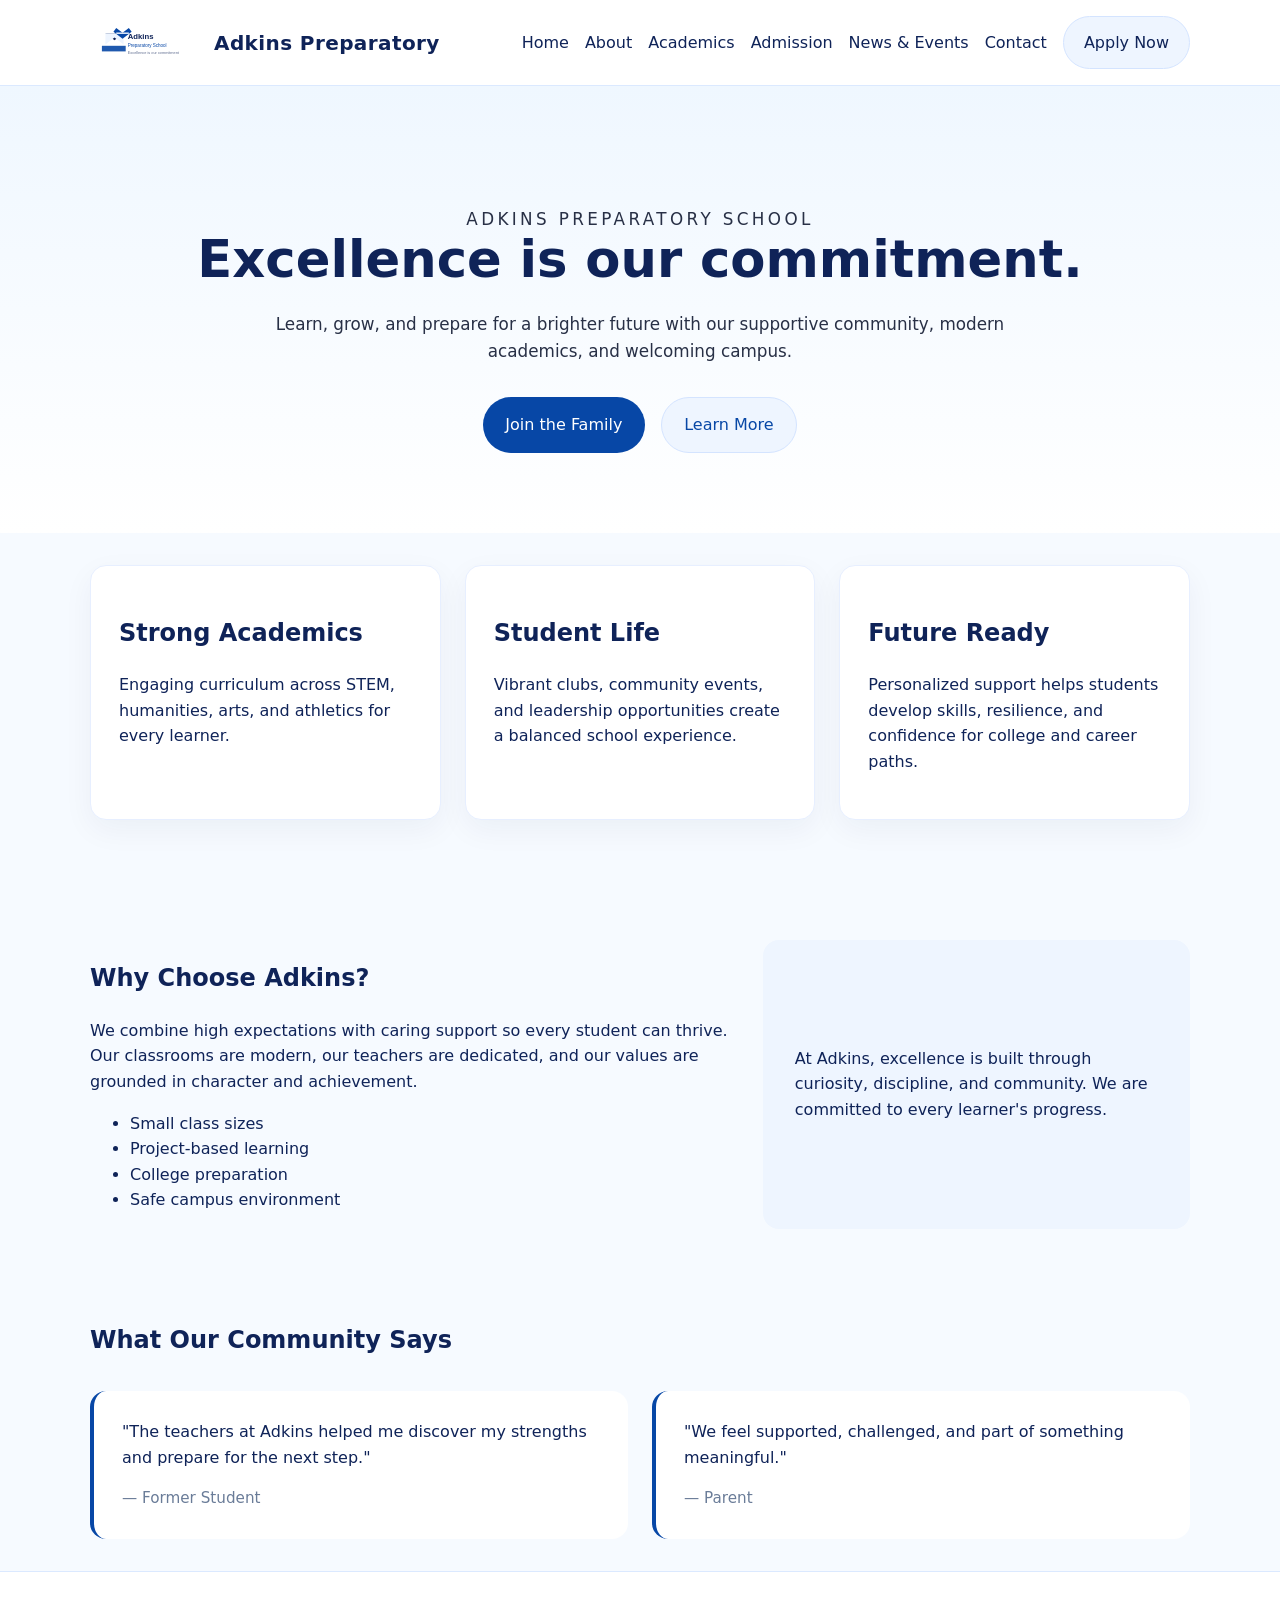
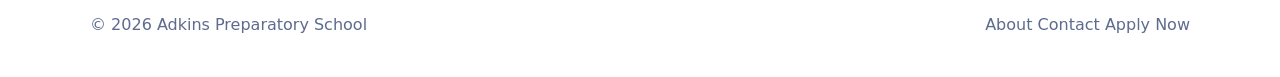
==== index.html @ 0a697f75 "Initial Adkins Preparatory School website" ====
<!DOCTYPE html>
<html lang="en">
<head>
  <meta charset="UTF-8" />
  <meta name="viewport" content="width=device-width, initial-scale=1.0" />
  <title>Adkins Preparatory School | Home</title>
  <link rel="stylesheet" href="styles.css" />
</head>
<body>
  <header class="page-header">
    <div class="container header-inner">
      <a class="brand" href="index.html">
        <img src="images/logo.svg" alt="Adkins Preparatory logo" class="logo" />
        Adkins Preparatory
      </a>
      <button class="nav-toggle" id="navToggle" aria-label="Toggle navigation">☰</button>
      <nav class="site-nav" id="siteNav">
        <a href="index.html">Home</a>
        <a href="about.html">About</a>
        <a href="academics.html">Academics</a>
        <a href="admission.html">Admission</a>
        <a href="news-events.html">News & Events</a>
        <a href="contact.html">Contact</a>
        <a class="button button-alt" href="apply-now.html">Apply Now</a>
      </nav>
    </div>
  </header>

  <main>
    <section class="hero">
      <div class="container hero-content">
        <p class="eyebrow">Adkins Preparatory School</p>
        <h1>Excellence is our commitment.</h1>
        <p>Learn, grow, and prepare for a brighter future with our supportive community, modern academics, and welcoming campus.</p>
        <div class="hero-actions">
          <a class="button" href="admission.html">Join the Family</a>
          <a class="button button-alt" href="about.html">Learn More</a>
        </div>
      </div>
    </section>

    <section class="features container">
      <article>
        <h2>Strong Academics</h2>
        <p>Engaging curriculum across STEM, humanities, arts, and athletics for every learner.</p>
      </article>
      <article>
        <h2>Student Life</h2>
        <p>Vibrant clubs, community events, and leadership opportunities create a balanced school experience.</p>
      </article>
      <article>
        <h2>Future Ready</h2>
        <p>Personalized support helps students develop skills, resilience, and confidence for college and career paths.</p>
      </article>
    </section>

    <section class="spotlight">
      <div class="container spotlight-grid">
        <div>
          <h2>Why Choose Adkins?</h2>
          <p>We combine high expectations with caring support so every student can thrive. Our classrooms are modern, our teachers are dedicated, and our values are grounded in character and achievement.</p>
          <ul>
            <li>Small class sizes</li>
            <li>Project-based learning</li>
            <li>College preparation</li>
            <li>Safe campus environment</li>
          </ul>
        </div>
        <div class="spotlight-box">
          <p>At Adkins, excellence is built through curiosity, discipline, and community. We are committed to every learner's progress.</p>
        </div>
      </div>
    </section>

    <section class="testimonials container">
      <h2>What Our Community Says</h2>
      <div class="testimonial-grid">
        <blockquote>
          "The teachers at Adkins helped me discover my strengths and prepare for the next step."<footer>— Former Student</footer>
        </blockquote>
        <blockquote>
          "We feel supported, challenged, and part of something meaningful."<footer>— Parent</footer>
        </blockquote>
      </div>
    </section>
  </main>

  <footer class="site-footer">
    <div class="container footer-inner">
      <p>© 2026 Adkins Preparatory School</p>
      <nav>
        <a href="about.html">About</a>
        <a href="contact.html">Contact</a>
        <a href="apply-now.html">Apply Now</a>
      </nav>
    </div>
  </footer>

  <script src="scripts.js"></script>
</body>
</html>
---- styles.css ----
/* Global layout */
:root {
  color-scheme: light;
  font-family: "Inter", system-ui, -apple-system, BlinkMacSystemFont, "Segoe UI", sans-serif;
  font-size: 16px;
  line-height: 1.6;
  color: #0f2358;
  background: #f6faff;
}

* {
  box-sizing: border-box;
}

html, body {
  margin: 0;
  padding: 0;
}

img {
  max-width: 100%;
  display: block;
}

button, input, textarea {
  font: inherit;
}

.container {
  width: min(1100px, calc(100% - 2rem));
  margin: 0 auto;
}

.page-header {
  position: sticky;
  top: 0;
  z-index: 20;
  background: rgba(255, 255, 255, 0.98);
  border-bottom: 1px solid #dbe9ff;
}

.header-inner {
  display: flex;
  align-items: center;
  justify-content: space-between;
  gap: 1rem;
  padding: 1rem 0;
}

.brand {
  font-size: 1.25rem;
  font-weight: 700;
  letter-spacing: 0.02em;
  color: #0f2358;
  text-decoration: none;
  display: inline-flex;
  align-items: center;
  gap: 0.75rem;
}

.brand img {
  height: 42px;
  width: auto;
  display: inline-block;
}

.site-nav {
  display: flex;
  flex-wrap: wrap;
  align-items: center;
  gap: 1rem;
}

.site-nav a {
  color: #0f2358;
  text-decoration: none;
  font-weight: 500;
}

.site-nav .button {
  padding: 0.8rem 1.25rem;
  border-radius: 999px;
}

.nav-toggle {
  display: none;
  background: none;
  border: none;
  font-size: 1.5rem;
  color: #0f2358;
  cursor: pointer;
}

.button {
  display: inline-flex;
  align-items: center;
  justify-content: center;
  background: #0747a6;
  color: #fff;
  padding: 0.9rem 1.4rem;
  border: none;
  border-radius: 999px;
  text-decoration: none;
  cursor: pointer;
  transition: transform 0.2s ease, background 0.2s ease;
}

.button:hover,
.button:focus-visible {
  background: #032f7e;
  transform: translateY(-1px);
}

.button-alt {
  background: #eef5ff;
  color: #0747a6;
  border: 1px solid #d4e4ff;
}

.hero {
  background: linear-gradient(180deg, #eff7ff 0%, #ffffff 100%);
  padding: 4rem 0 3rem;
}

.hero-content {
  text-align: center;
  padding: 2rem 0;
}

.eyebrow {
  color: #0747a6;
  text-transform: uppercase;
  letter-spacing: 0.2em;
  font-size: 0.8rem;
  margin-bottom: 1rem;
}

.hero h1 {
  margin: 0;
  font-size: clamp(2.5rem, 4vw, 4rem);
  line-height: 1.05;
}

.hero p {
  max-width: 760px;
  margin: 1.5rem auto 0;
  color: #283046;
  font-size: 1.05rem;
}

.hero-actions {
  display: flex;
  flex-wrap: wrap;
  justify-content: center;
  gap: 1rem;
  margin-top: 2rem;
}

.features,
.news-grid,
.program-grid,
.contact-grid,
.testimonial-grid,
.admission-steps,
.info-grid,
.feature-cards {
  display: grid;
  gap: 1.5rem;
  margin-top: 2rem;
}

.features {
  grid-template-columns: repeat(auto-fit, minmax(220px, 1fr));
  padding-bottom: 2rem;
}

.features article,
.feature-cards article,
.contact-card,
.news-grid article,
.admission-steps article,
.program-grid article {
  padding: 1.75rem;
  background: #fff;
  border: 1px solid #e7efff;
  border-radius: 1rem;
  box-shadow: 0 10px 30px rgba(15, 35, 88, 0.05);
}

.spotlight,
.feature-section {
  margin-top: 3rem;
  padding: 2.5rem 0;
}

.spotlight-grid {
  display: grid;
  gap: 2rem;
  grid-template-columns: 1.5fr 1fr;
}

.spotlight-box {
  padding: 2rem;
  background: #eef5ff;
  border-radius: 1rem;
  display: flex;
  align-items: center;
}

.spotlight button {
  margin-top: 1.5rem;
}

.testimonials,
.page-content {
  padding: 2rem 0;
}

.testimonial-grid {
  grid-template-columns: repeat(auto-fit, minmax(240px, 1fr));
}

.testimonial-grid blockquote {
  margin: 0;
  padding: 1.75rem;
  border-left: 4px solid #0747a6;
  background: #fff;
  border-radius: 1rem;
}

.testimonial-grid footer {
  margin-top: 1rem;
  font-size: 0.95rem;
  color: #6a7c98;
}

.page-intro h1 {
  margin-top: 0.5rem;
  font-size: clamp(2rem, 3vw, 3rem);
}

.page-intro p {
  max-width: 760px;
  margin-top: 1rem;
  color: #344263;
}

.info-grid,
.program-grid,
.contact-grid,
.admission-steps {
  grid-template-columns: repeat(auto-fit, minmax(220px, 1fr));
}

.contact-grid {
  margin-top: 2rem;
}

.contact-card {
  text-align: left;
}

.contact-card h2,
.program-grid h2,
.admission-steps h2,
.feature-cards h3,
.info-grid h2 {
  margin-top: 0;
}

.blue-block {
  background: #eaf2ff;
  border-radius: 1.25rem;
  padding: 2rem;
}

.blue-block h2 {
  margin-top: 0;
}

.events-list {
  list-style: none;
  padding: 0;
  margin: 1.5rem 0 0;
}

.events-list li {
  padding: 1rem 1rem 1rem 1.25rem;
  border-radius: 1rem;
  background: #fff;
  border: 1px solid #d7e4ff;
  margin-bottom: 1rem;
}

.contact-form,
.application-form form {
  display: grid;
  gap: 1rem;
  margin-top: 1.5rem;
}

.contact-form label,
.application-form label {
  display: grid;
  gap: 0.75rem;
  font-weight: 600;
  color: #0f2358;
}

.contact-form input,
.contact-form textarea,
.application-form input,
.application-form textarea {
  width: 100%;
  padding: 0.95rem 1rem;
  border: 1px solid #c9d9f1;
  border-radius: 0.85rem;
  background: #fff;
  color: #1e3055;
}

.application-form .form-grid {
  display: grid;
  gap: 1rem;
  grid-template-columns: repeat(auto-fit, minmax(220px, 1fr));
}

.site-footer {
  background: #fff;
  border-top: 1px solid #dbe9ff;
  padding: 1.5rem 0;
}

.footer-inner {
  display: flex;
  flex-wrap: wrap;
  justify-content: space-between;
  gap: 1rem;
  align-items: center;
}

.site-footer p,
.site-footer a {
  color: #5d6b8e;
  text-decoration: none;
}

.page-content {
  padding-bottom: 3rem;
}

@media (max-width: 900px) {
  .spotlight-grid,
  .footer-inner {
    grid-template-columns: 1fr;
  }
}

@media (max-width: 768px) {
  .header-inner {
    flex-direction: column;
    align-items: stretch;
  }

  .nav-toggle {
    display: inline-flex;
  }

  .site-nav {
    display: none;
    flex-direction: column;
    gap: 0.75rem;
    padding: 1rem 0;
  }

  .site-nav.active {
    display: flex;
  }

  .hero {
    padding-top: 3rem;
  }

  .hero-content {
    padding: 1rem 0;
  }
}

@media (max-width: 560px) {
  .hero h1 {
    font-size: 2.4rem;
  }

  .button,
  .button-alt {
    width: 100%;
  }
}
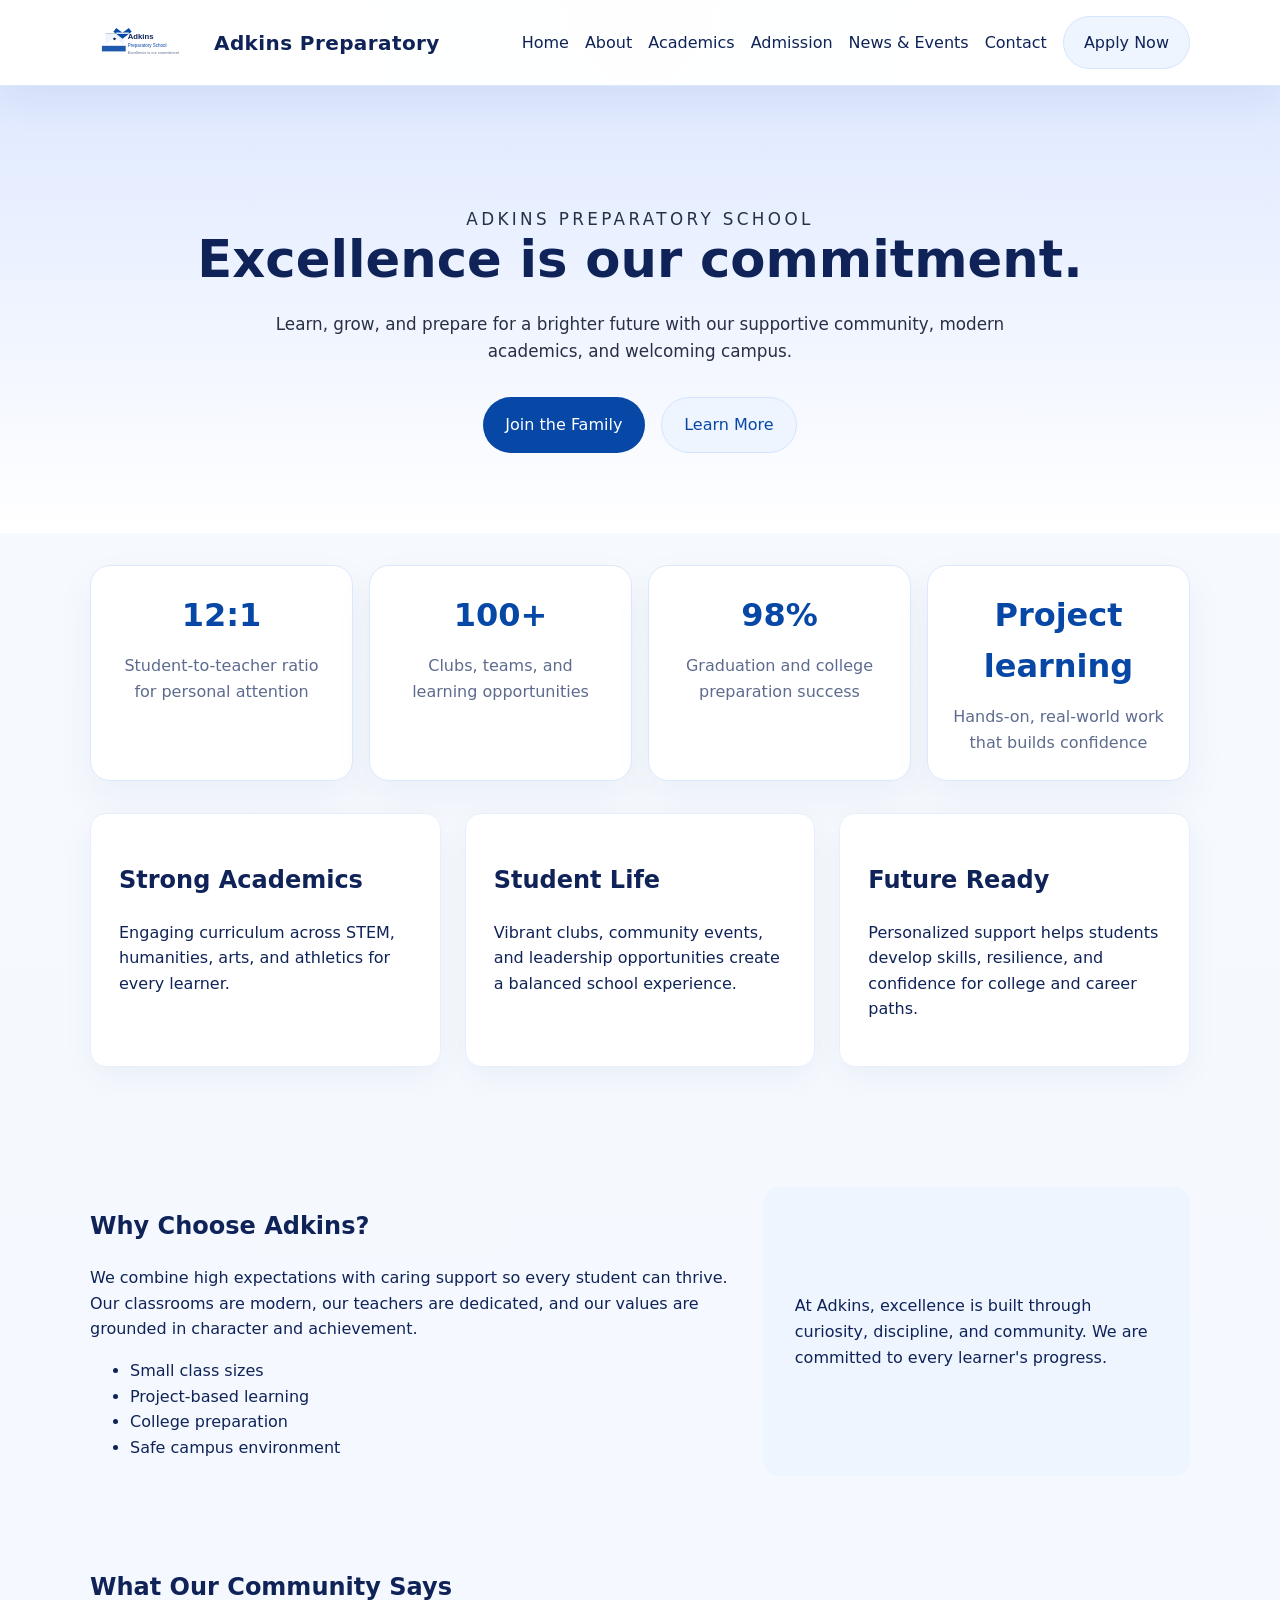
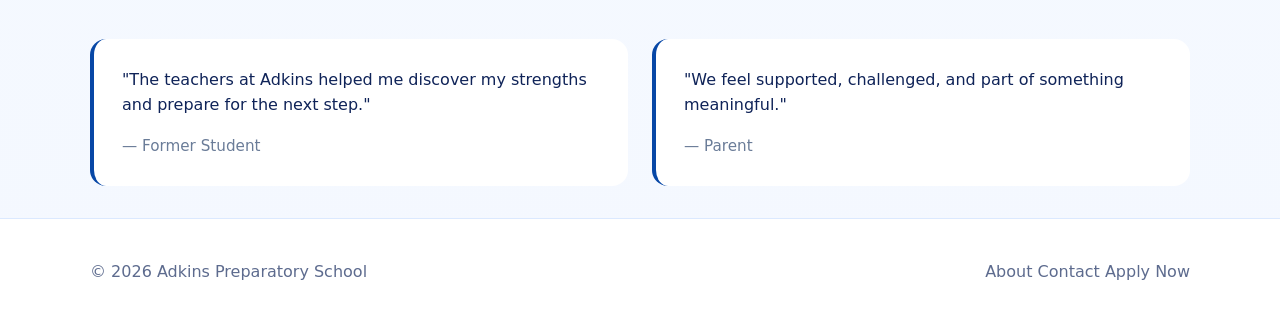
==== commit 10d351cb: "Improve site design, add Netlify form support, and add page metadata" ====
--- a/index.html
+++ b/index.html
@@ -3,6 +3,7 @@
 <head>
   <meta charset="UTF-8" />
   <meta name="viewport" content="width=device-width, initial-scale=1.0" />
+  <meta name="description" content="Adkins Preparatory School offers a modern, student-centered learning experience built on excellence, character, and future readiness." />
   <title>Adkins Preparatory School | Home</title>
   <link rel="stylesheet" href="styles.css" />
 </head>
@@ -37,6 +38,25 @@
           <a class="button button-alt" href="about.html">Learn More</a>
         </div>
       </div>
+    </section>
+
+    <section class="stats-grid container">
+      <article class="stat-card">
+        <strong>12:1</strong>
+        <p>Student-to-teacher ratio for personal attention</p>
+      </article>
+      <article class="stat-card">
+        <strong>100+</strong>
+        <p>Clubs, teams, and learning opportunities</p>
+      </article>
+      <article class="stat-card">
+        <strong>98%</strong>
+        <p>Graduation and college preparation success</p>
+      </article>
+      <article class="stat-card">
+        <strong>Project learning</strong>
+        <p>Hands-on, real-world work that builds confidence</p>
+      </article>
     </section>
 
     <section class="features container">
--- a/styles.css
+++ b/styles.css
@@ -17,6 +17,13 @@
   padding: 0;
 }
 
+body {
+  background: radial-gradient(circle at top, rgba(7, 71, 166, 0.12), transparent 26%),
+              linear-gradient(180deg, #f7fbff 0%, #f4f8ff 100%);
+  color: #0f2358;
+  -webkit-font-smoothing: antialiased;
+}
+
 img {
   max-width: 100%;
   display: block;
@@ -35,8 +42,10 @@
   position: sticky;
   top: 0;
   z-index: 20;
-  background: rgba(255, 255, 255, 0.98);
+  background: rgba(255, 255, 255, 0.96);
+  backdrop-filter: blur(16px);
   border-bottom: 1px solid #dbe9ff;
+  box-shadow: 0 16px 40px rgba(15, 35, 88, 0.06);
 }
 
 .header-inner {
@@ -75,6 +84,11 @@
   color: #0f2358;
   text-decoration: none;
   font-weight: 500;
+}
+
+.site-nav a:hover,
+.site-nav a:focus-visible {
+  color: #032f7e;
 }
 
 .site-nav .button {
@@ -118,13 +132,41 @@
 }
 
 .hero {
-  background: linear-gradient(180deg, #eff7ff 0%, #ffffff 100%);
+  background: linear-gradient(180deg, #dfe9ff 0%, #ffffff 100%);
   padding: 4rem 0 3rem;
 }
 
 .hero-content {
   text-align: center;
   padding: 2rem 0;
+}
+
+.stats-grid {
+  display: grid;
+  gap: 1rem;
+  grid-template-columns: repeat(auto-fit, minmax(220px, 1fr));
+  margin: 2rem auto 0;
+}
+
+.stat-card {
+  padding: 1.5rem;
+  background: #fff;
+  border: 1px solid #dbe9ff;
+  border-radius: 1.25rem;
+  box-shadow: 0 16px 40px rgba(15, 35, 88, 0.05);
+  text-align: center;
+}
+
+.stat-card strong {
+  display: block;
+  font-size: 2rem;
+  margin-bottom: 0.75rem;
+  color: #0747a6;
+}
+
+.stat-card p {
+  margin: 0;
+  color: #5d6b8e;
 }
 
 .eyebrow {
@@ -293,10 +335,20 @@
 }
 
 .contact-form,
-.application-form form {
+.application-form form,
+.application-form {
   display: grid;
   gap: 1rem;
   margin-top: 1.5rem;
+}
+
+.hidden {
+  position: absolute;
+  left: -9999px;
+  top: auto;
+  width: 1px;
+  height: 1px;
+  overflow: hidden;
 }
 
 .contact-form label,
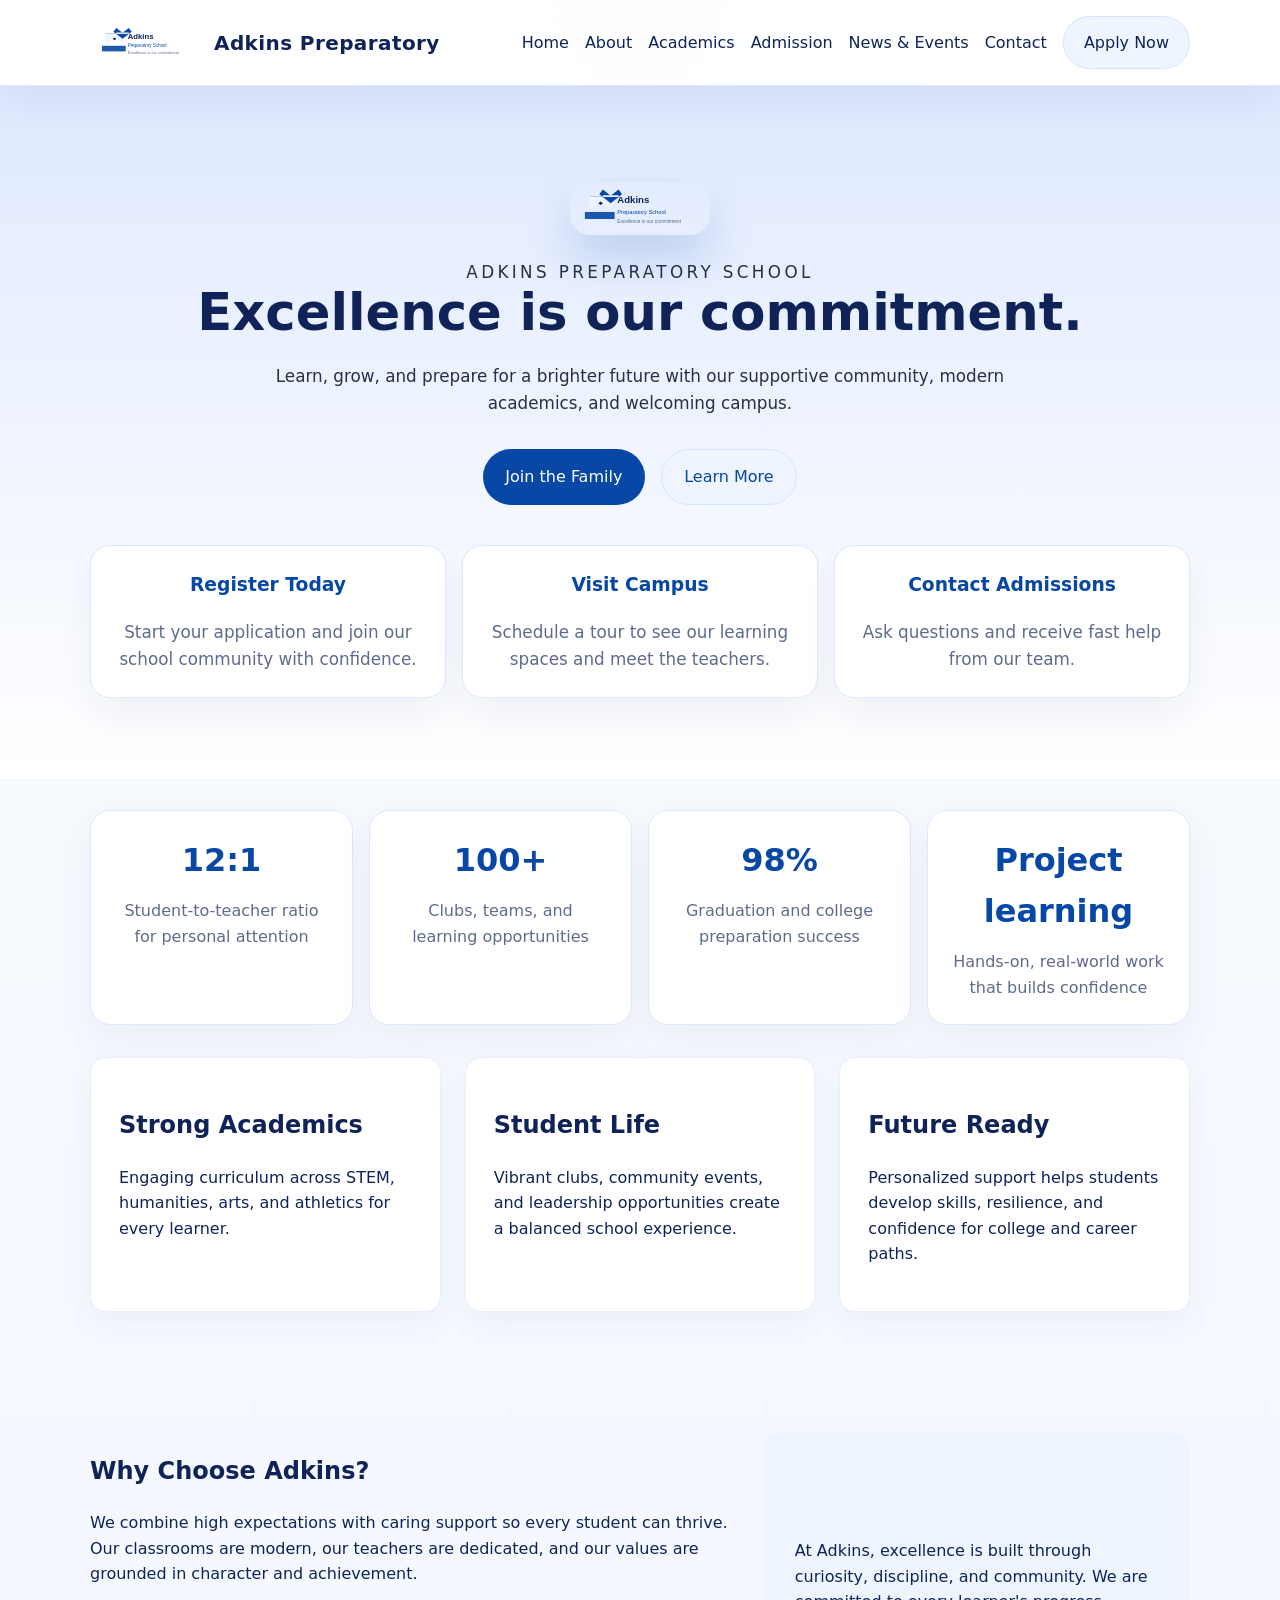
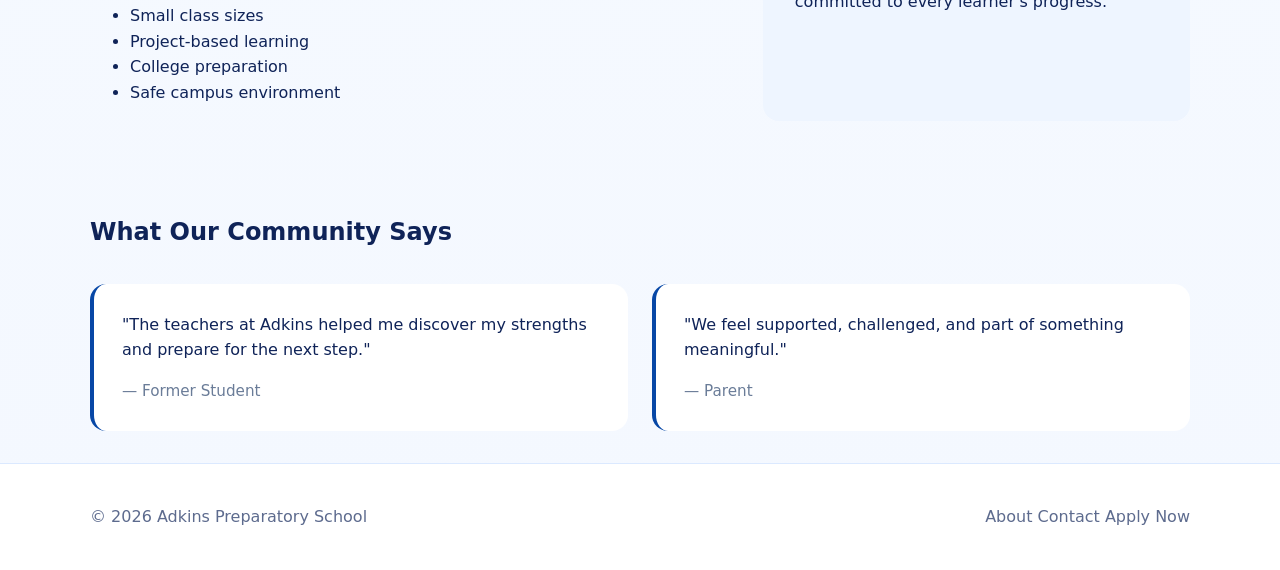
==== commit 61454a97: "Center homepage logo and improve hero CTA" ====
--- a/index.html
+++ b/index.html
@@ -30,12 +30,29 @@
   <main>
     <section class="hero">
       <div class="container hero-content">
+        <div class="hero-logo">
+          <img src="images/logo.svg" alt="Adkins Preparatory logo" />
+        </div>
         <p class="eyebrow">Adkins Preparatory School</p>
         <h1>Excellence is our commitment.</h1>
         <p>Learn, grow, and prepare for a brighter future with our supportive community, modern academics, and welcoming campus.</p>
         <div class="hero-actions">
           <a class="button" href="admission.html">Join the Family</a>
           <a class="button button-alt" href="about.html">Learn More</a>
+        </div>
+        <div class="cta-grid">
+          <article class="cta-card">
+            <h3>Register Today</h3>
+            <p>Start your application and join our school community with confidence.</p>
+          </article>
+          <article class="cta-card">
+            <h3>Visit Campus</h3>
+            <p>Schedule a tour to see our learning spaces and meet the teachers.</p>
+          </article>
+          <article class="cta-card">
+            <h3>Contact Admissions</h3>
+            <p>Ask questions and receive fast help from our team.</p>
+          </article>
         </div>
       </div>
     </section>
--- a/styles.css
+++ b/styles.css
@@ -198,6 +198,44 @@
   margin-top: 2rem;
 }
 
+.hero-logo {
+  display: flex;
+  justify-content: center;
+  margin: 0 auto 1.5rem;
+}
+
+.hero-logo img {
+  width: 140px;
+  height: auto;
+  border-radius: 20px;
+  box-shadow: 0 24px 45px rgba(7, 71, 166, 0.18);
+}
+
+.cta-grid {
+  display: grid;
+  gap: 1rem;
+  grid-template-columns: repeat(auto-fit, minmax(220px, 1fr));
+  margin-top: 2.5rem;
+}
+
+.cta-card {
+  padding: 1.5rem;
+  background: #fff;
+  border: 1px solid #dbe9ff;
+  border-radius: 1.25rem;
+  box-shadow: 0 18px 36px rgba(15, 35, 88, 0.05);
+}
+
+.cta-card h3 {
+  margin-top: 0;
+  color: #0747a6;
+}
+
+.cta-card p {
+  margin: 0.6rem 0 0;
+  color: #5d6b8e;
+}
+
 .features,
 .news-grid,
 .program-grid,
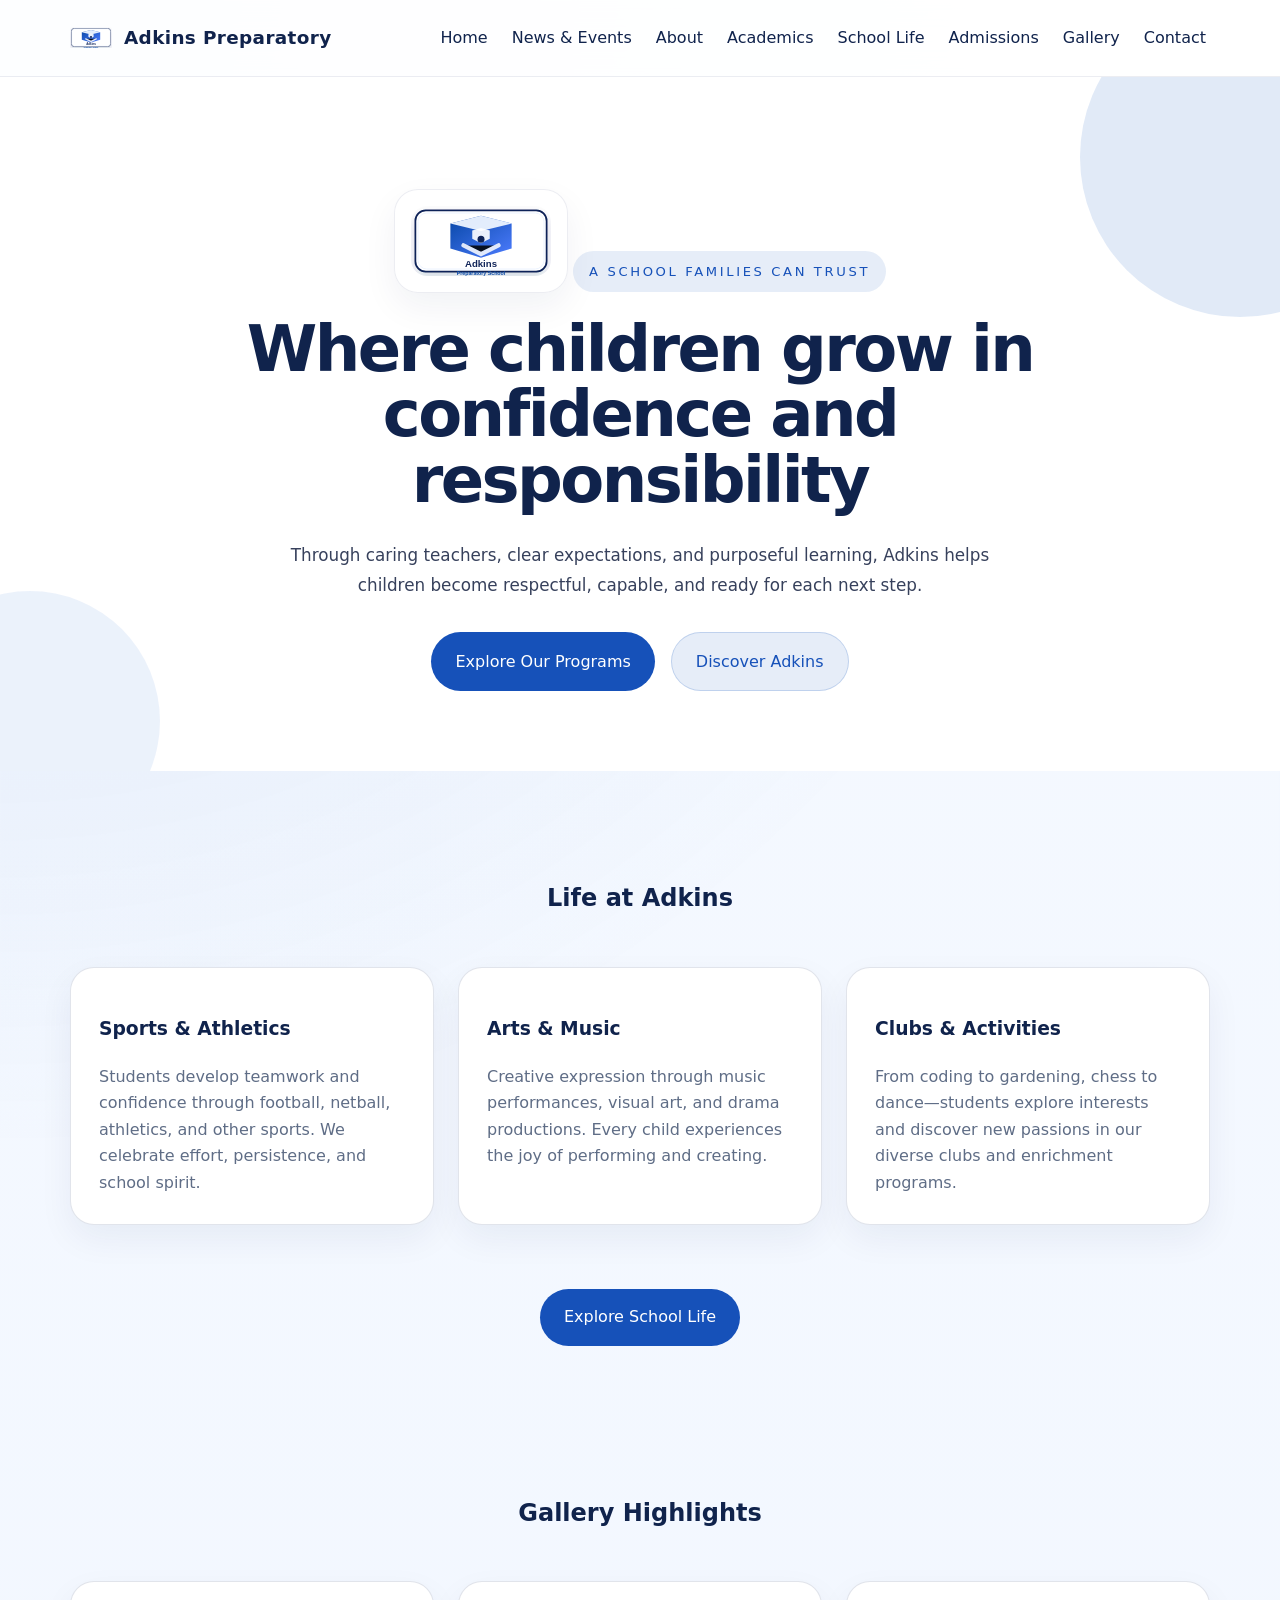
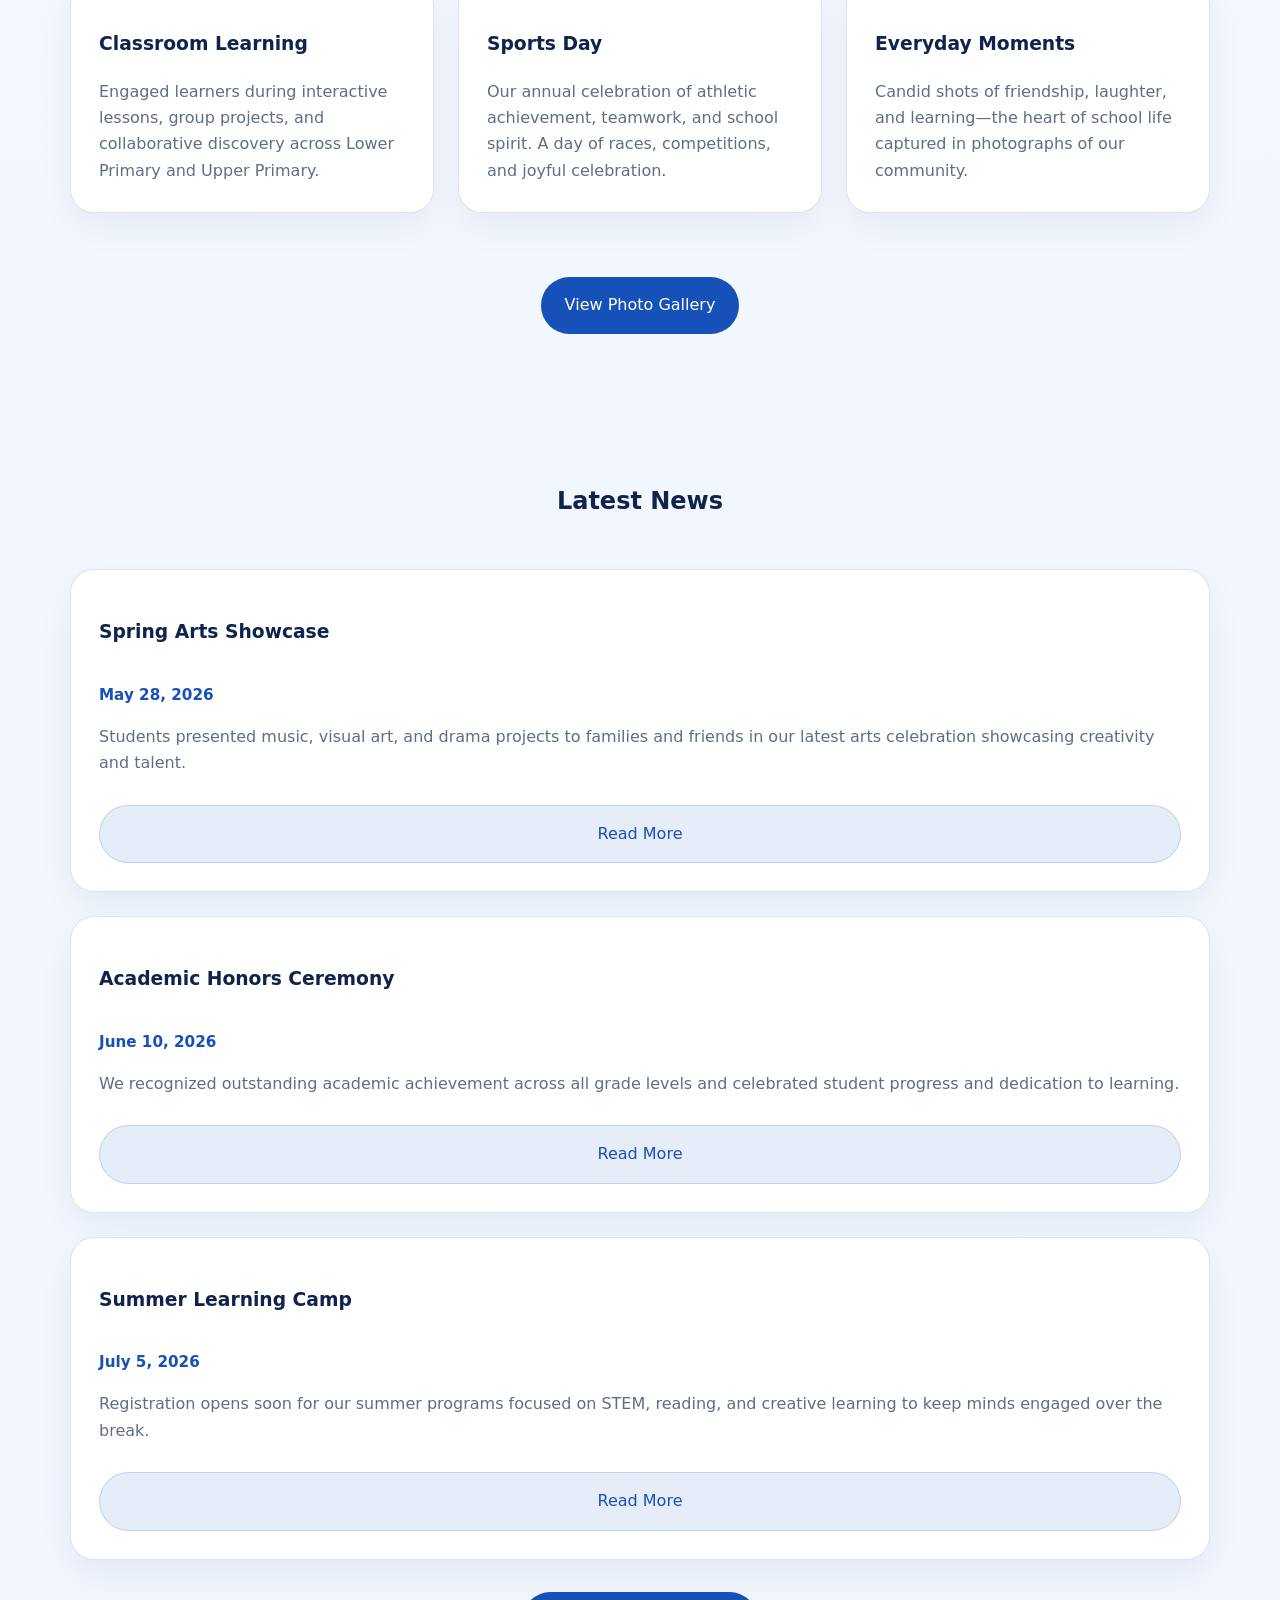
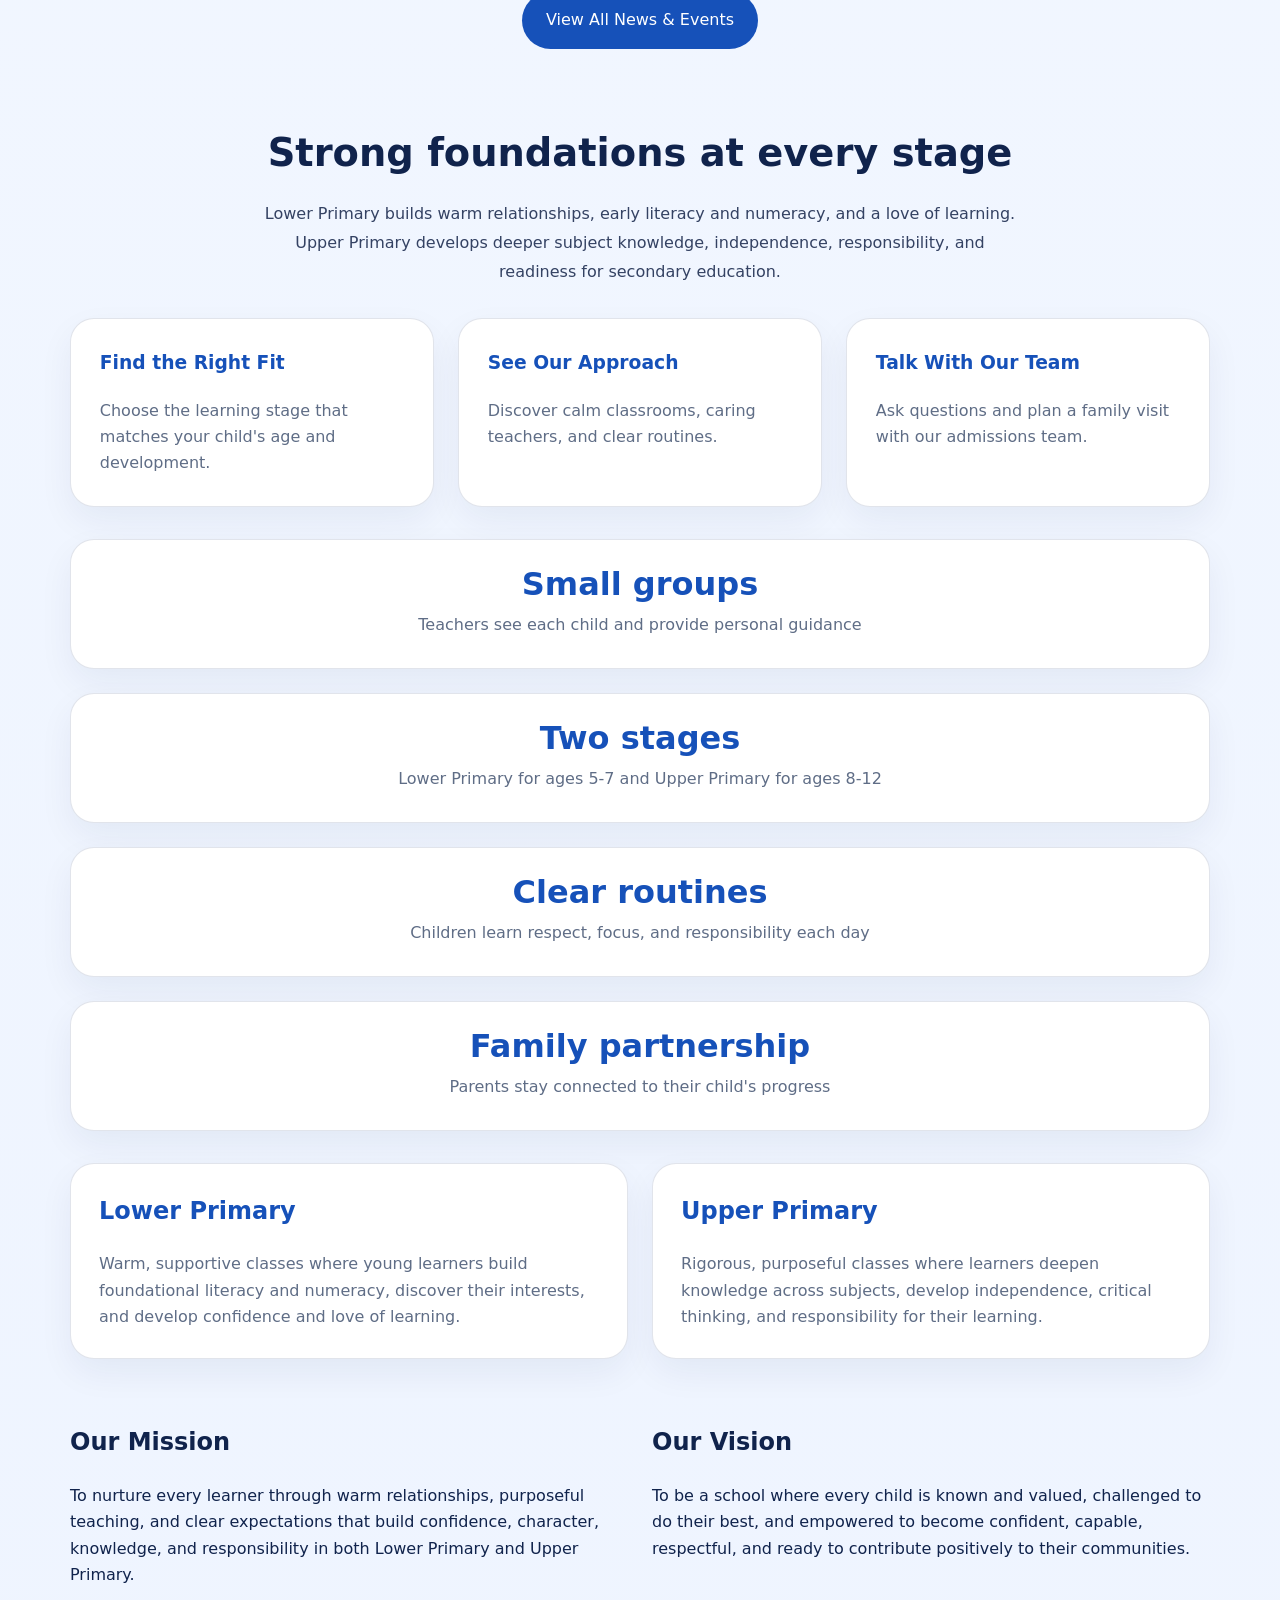
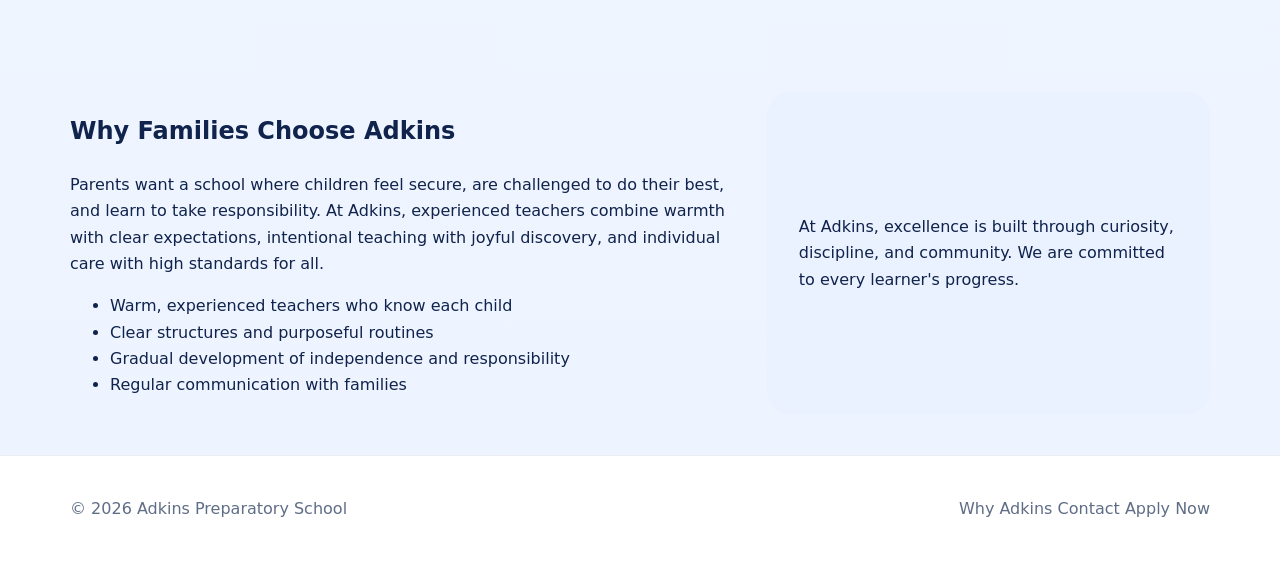
==== commit 5281a8f2: "Update school website layout and navigation" ====
--- a/index.html
+++ b/index.html
@@ -3,104 +3,204 @@
 <head>
   <meta charset="UTF-8" />
   <meta name="viewport" content="width=device-width, initial-scale=1.0" />
-  <meta name="description" content="Adkins Preparatory School offers a modern, student-centered learning experience built on excellence, character, and future readiness." />
+  <meta name="description" content="Adkins Preparatory School nurtures young learners through Lower Primary and Upper Primary programs." />
+  <!-- Favicons & PWA -->
+  <link rel="icon" href="images/logo.svg" type="image/svg+xml" />
+  <link rel="apple-touch-icon" href="images/logo.svg" />
+  <link rel="manifest" href="/manifest.json" />
+  <meta name="theme-color" content="#1651b9" />
+  <!-- Social / SEO -->
+  <meta property="og:title" content="Adkins Preparatory School | Home" />
+  <meta property="og:description" content="Adkins Preparatory School nurtures young learners through Lower Primary and Upper Primary programs." />
+  <meta property="og:image" content="images/istockphoto-1222693588-612x612.jpg" />
+  <meta property="og:type" content="website" />
+  <meta name="twitter:card" content="summary_large_image" />
+  <meta name="twitter:title" content="Adkins Preparatory School | Home" />
+  <meta name="twitter:description" content="Adkins Preparatory School nurtures young learners through Lower Primary and Upper Primary programs." />
+  <meta name="twitter:image" content="images/istockphoto-1222693588-612x612.jpg" />
   <title>Adkins Preparatory School | Home</title>
   <link rel="stylesheet" href="styles.css" />
 </head>
-<body>
+<body data-page="home">
+  <a class="skip-link" href="#main-content">Skip to main content</a>
   <header class="page-header">
     <div class="container header-inner">
       <a class="brand" href="index.html">
         <img src="images/logo.svg" alt="Adkins Preparatory logo" class="logo" />
         Adkins Preparatory
       </a>
-      <button class="nav-toggle" id="navToggle" aria-label="Toggle navigation">☰</button>
-      <nav class="site-nav" id="siteNav">
+      <button class="nav-toggle" id="navToggle" aria-label="Toggle navigation" aria-expanded="false">☰</button>
+      <nav class="site-nav" id="siteNav" aria-label="Primary navigation">
         <a href="index.html">Home</a>
+        <a href="news-events.html">News & Events</a>
         <a href="about.html">About</a>
         <a href="academics.html">Academics</a>
-        <a href="admission.html">Admission</a>
-        <a href="news-events.html">News & Events</a>
+        <a href="school-life.html">School Life</a>
+        <a href="admission.html">Admissions</a>
+        <a href="gallery.html">Gallery</a>
         <a href="contact.html">Contact</a>
-        <a class="button button-alt" href="apply-now.html">Apply Now</a>
       </nav>
     </div>
   </header>
 
-  <main>
+  <main id="main-content">
     <section class="hero">
       <div class="container hero-content">
         <div class="hero-logo">
           <img src="images/logo.svg" alt="Adkins Preparatory logo" />
         </div>
-        <p class="eyebrow">Adkins Preparatory School</p>
-        <h1>Excellence is our commitment.</h1>
-        <p>Learn, grow, and prepare for a brighter future with our supportive community, modern academics, and welcoming campus.</p>
+        <p class="eyebrow" data-cms="hero.eyebrow">Adkins Preparatory School</p>
+        <h1 data-cms="hero.heading">Excellence is our commitment.</h1>
+        <p class="hero-copy" data-cms="hero.description">From first discoveries to Upper Primary learning, children grow with care, purpose, and excitement at Adkins Preparatory.</p>
         <div class="hero-actions">
-          <a class="button" href="admission.html">Join the Family</a>
-          <a class="button button-alt" href="about.html">Learn More</a>
-        </div>
-        <div class="cta-grid">
-          <article class="cta-card">
-            <h3>Register Today</h3>
-            <p>Start your application and join our school community with confidence.</p>
-          </article>
-          <article class="cta-card">
-            <h3>Visit Campus</h3>
-            <p>Schedule a tour to see our learning spaces and meet the teachers.</p>
-          </article>
-          <article class="cta-card">
-            <h3>Contact Admissions</h3>
-            <p>Ask questions and receive fast help from our team.</p>
-          </article>
-        </div>
-      </div>
+          <a class="button" href="admission.html" data-cms="hero.primaryCta">Join the Family</a>
+          <a class="button button-alt" href="about.html" data-cms="hero.secondaryCta">Learn More</a>
+        </div>
+      </div>
+    </section>
+
+    <section class="feature-section container">
+      <h2 style="text-align: center; margin-bottom: 3rem;">Life at Adkins</h2>
+      <div class="features">
+        <article>
+          <h3>Sports & Athletics</h3>
+          <p>Students develop teamwork and confidence through football, netball, athletics, and other sports. We celebrate effort, persistence, and school spirit.</p>
+        </article>
+        <article>
+          <h3>Arts & Music</h3>
+          <p>Creative expression through music performances, visual art, and drama productions. Every child experiences the joy of performing and creating.</p>
+        </article>
+        <article>
+          <h3>Clubs & Activities</h3>
+          <p>From coding to gardening, chess to dance—students explore interests and discover new passions in our diverse clubs and enrichment programs.</p>
+        </article>
+      </div>
+      <div style="text-align: center; margin-top: 2rem;">
+        <a class="button" href="school-life.html">Explore School Life</a>
+      </div>
+    </section>
+
+    <section class="feature-section container">
+      <h2 style="text-align: center; margin-bottom: 3rem;">Gallery Highlights</h2>
+      <div class="features">
+        <article>
+          <h3>Classroom Learning</h3>
+          <p>Engaged learners during interactive lessons, group projects, and collaborative discovery across Lower Primary and Upper Primary.</p>
+        </article>
+        <article>
+          <h3>Sports Day</h3>
+          <p>Our annual celebration of athletic achievement, teamwork, and school spirit. A day of races, competitions, and joyful celebration.</p>
+        </article>
+        <article>
+          <h3>Everyday Moments</h3>
+          <p>Candid shots of friendship, laughter, and learning—the heart of school life captured in photographs of our community.</p>
+        </article>
+      </div>
+      <div style="text-align: center; margin-top: 2rem;">
+        <a class="button" href="gallery.html">View Photo Gallery</a>
+      </div>
+    </section>
+
+    <section class="feature-section container">
+      <h2 style="text-align: center; margin-bottom: 3rem;">Latest News</h2>
+      <div class="news-grid">
+        <article>
+          <h3>Spring Arts Showcase</h3>
+          <div class="news-date">May 28, 2026</div>
+          <p>Students presented music, visual art, and drama projects to families and friends in our latest arts celebration showcasing creativity and talent.</p>
+          <a href="news-events.html" class="button button-alt">Read More</a>
+        </article>
+        <article>
+          <h3>Academic Honors Ceremony</h3>
+          <div class="news-date">June 10, 2026</div>
+          <p>We recognized outstanding academic achievement across all grade levels and celebrated student progress and dedication to learning.</p>
+          <a href="news-events.html" class="button button-alt">Read More</a>
+        </article>
+        <article>
+          <h3>Summer Learning Camp</h3>
+          <div class="news-date">July 5, 2026</div>
+          <p>Registration opens soon for our summer programs focused on STEM, reading, and creative learning to keep minds engaged over the break.</p>
+          <a href="news-events.html" class="button button-alt">Read More</a>
+        </article>
+      </div>
+      <div style="text-align: center; margin-top: 2rem;">
+        <a class="button" href="news-events.html">View All News & Events</a>
+      </div>
+    </section>
+
+    <section class="page-intro container">
+      <div class="intro-copy">
+        <h2 data-cms="intro.heading">Transformative learning starts here</h2>
+        <p data-cms="intro.text">Adkins Preparatory blends rigorous academics with character development, empowering students to grow with confidence, curiosity, and kindness.</p>
+      </div>
+    </section>
+
+    <section class="cta-grid container">
+      <article class="cta-card">
+        <h3>Find the Right Fit</h3>
+        <p>Choose the learning stage that matches your child's age and development.</p>
+      </article>
+      <article class="cta-card">
+        <h3>See Our Approach</h3>
+        <p>Discover calm classrooms, caring teachers, and clear routines.</p>
+      </article>
+      <article class="cta-card">
+        <h3>Talk With Our Team</h3>
+        <p>Ask questions and plan a family visit with our admissions team.</p>
+      </article>
     </section>
 
     <section class="stats-grid container">
       <article class="stat-card">
-        <strong>12:1</strong>
-        <p>Student-to-teacher ratio for personal attention</p>
-      </article>
-      <article class="stat-card">
-        <strong>100+</strong>
-        <p>Clubs, teams, and learning opportunities</p>
-      </article>
-      <article class="stat-card">
-        <strong>98%</strong>
-        <p>Graduation and college preparation success</p>
-      </article>
-      <article class="stat-card">
-        <strong>Project learning</strong>
-        <p>Hands-on, real-world work that builds confidence</p>
+        <strong>Small groups</strong>
+        <p>Teachers see each child and provide personal guidance</p>
+      </article>
+      <article class="stat-card">
+        <strong>Two stages</strong>
+        <p>Lower Primary for ages 5-7 and Upper Primary for ages 8-12</p>
+      </article>
+      <article class="stat-card">
+        <strong>Clear routines</strong>
+        <p>Children learn respect, focus, and responsibility each day</p>
+      </article>
+      <article class="stat-card">
+        <strong>Family partnership</strong>
+        <p>Parents stay connected to their child's progress</p>
       </article>
     </section>
 
     <section class="features container">
       <article>
-        <h2>Strong Academics</h2>
-        <p>Engaging curriculum across STEM, humanities, arts, and athletics for every learner.</p>
+        <h2>Lower Primary</h2>
+        <p>Warm, supportive classes where young learners build foundational literacy and numeracy, discover their interests, and develop confidence and love of learning.</p>
       </article>
       <article>
-        <h2>Student Life</h2>
-        <p>Vibrant clubs, community events, and leadership opportunities create a balanced school experience.</p>
-      </article>
-      <article>
-        <h2>Future Ready</h2>
-        <p>Personalized support helps students develop skills, resilience, and confidence for college and career paths.</p>
-      </article>
+        <h2>Upper Primary</h2>
+        <p>Rigorous, purposeful classes where learners deepen knowledge across subjects, develop independence, critical thinking, and responsibility for their learning.</p>
+      </article>
+    </section>
+
+    <section class="info-grid container">
+      <div>
+        <h2>Our Mission</h2>
+        <p>To nurture every learner through warm relationships, purposeful teaching, and clear expectations that build confidence, character, knowledge, and responsibility in both Lower Primary and Upper Primary.</p>
+      </div>
+      <div>
+        <h2>Our Vision</h2>
+        <p>To be a school where every child is known and valued, challenged to do their best, and empowered to become confident, capable, respectful, and ready to contribute positively to their communities.</p>
+      </div>
     </section>
 
     <section class="spotlight">
       <div class="container spotlight-grid">
         <div>
-          <h2>Why Choose Adkins?</h2>
-          <p>We combine high expectations with caring support so every student can thrive. Our classrooms are modern, our teachers are dedicated, and our values are grounded in character and achievement.</p>
+          <h2>Why Families Choose Adkins</h2>
+          <p>Parents want a school where children feel secure, are challenged to do their best, and learn to take responsibility. At Adkins, experienced teachers combine warmth with clear expectations, intentional teaching with joyful discovery, and individual care with high standards for all.</p>
           <ul>
-            <li>Small class sizes</li>
-            <li>Project-based learning</li>
-            <li>College preparation</li>
-            <li>Safe campus environment</li>
+            <li>Warm, experienced teachers who know each child</li>
+            <li>Clear structures and purposeful routines</li>
+            <li>Gradual development of independence and responsibility</li>
+            <li>Regular communication with families</li>
           </ul>
         </div>
         <div class="spotlight-box">
@@ -109,24 +209,13 @@
       </div>
     </section>
 
-    <section class="testimonials container">
-      <h2>What Our Community Says</h2>
-      <div class="testimonial-grid">
-        <blockquote>
-          "The teachers at Adkins helped me discover my strengths and prepare for the next step."<footer>— Former Student</footer>
-        </blockquote>
-        <blockquote>
-          "We feel supported, challenged, and part of something meaningful."<footer>— Parent</footer>
-        </blockquote>
-      </div>
-    </section>
   </main>
 
   <footer class="site-footer">
     <div class="container footer-inner">
       <p>© 2026 Adkins Preparatory School</p>
       <nav>
-        <a href="about.html">About</a>
+        <a href="about.html">Why Adkins</a>
         <a href="contact.html">Contact</a>
         <a href="apply-now.html">Apply Now</a>
       </nav>
--- a/styles.css
+++ b/styles.css
@@ -1,40 +1,78 @@
-/* Global layout */
-:root {
+﻿:root {
   color-scheme: light;
   font-family: "Inter", system-ui, -apple-system, BlinkMacSystemFont, "Segoe UI", sans-serif;
   font-size: 16px;
-  line-height: 1.6;
-  color: #0f2358;
+  line-height: 1.65;
+  color: #10234c;
   background: #f6faff;
+  --bg: #f6faff;
+  --surface: #ffffff;
+  --surface-soft: rgba(255, 255, 255, 0.82);
+  --border: rgba(15, 35, 88, 0.12);
+  --primary: #1651b9;
+  --primary-dark: #0d3a84;
+  --accent: #0f4cb3;
+  --muted: #5f6d86;
+  --radius: 1.5rem;
+  --shadow: 0 28px 70px rgba(15, 35, 88, 0.08);
+  --shadow-soft: 0 14px 35px rgba(15, 35, 88, 0.06);
+  --transition: 0.25s ease;
+}
+
+html {
+  scroll-behavior: smooth;
 }
 
 * {
   box-sizing: border-box;
 }
 
-html, body {
+body {
   margin: 0;
-  padding: 0;
-}
-
-body {
-  background: radial-gradient(circle at top, rgba(7, 71, 166, 0.12), transparent 26%),
-              linear-gradient(180deg, #f7fbff 0%, #f4f8ff 100%);
-  color: #0f2358;
+  min-height: 100vh;
+  background: radial-gradient(circle at top left, rgba(14, 81, 185, 0.12), transparent 21%),
+              linear-gradient(180deg, #f5f9ff 0%, #eef4ff 100%);
+  color: var(--text, #10234c);
   -webkit-font-smoothing: antialiased;
 }
 
-img {
+img,
+video {
   max-width: 100%;
   display: block;
 }
 
-button, input, textarea {
+a {
+  color: inherit;
+  text-decoration: none;
+}
+
+.skip-link {
+  position: absolute;
+  left: -9999px;
+  top: 0;
+  background: var(--primary);
+  color: #fff;
+  padding: 0.75rem 1rem;
+  border-radius: 0 0 0.5rem 0;
+  z-index: 30;
+  transition: transform var(--transition);
+}
+
+.skip-link:focus {
+  left: 1rem;
+  transform: translateY(0);
+}
+
+button,
+input,
+textarea,
+select {
   font: inherit;
 }
 
 .container {
-  width: min(1100px, calc(100% - 2rem));
+  width: min(1140px, calc(100% - 2rem));
   margin: 0 auto;
 }
 
@@ -42,10 +80,9 @@
   position: sticky;
   top: 0;
   z-index: 20;
-  background: rgba(255, 255, 255, 0.96);
-  backdrop-filter: blur(16px);
-  border-bottom: 1px solid #dbe9ff;
-  box-shadow: 0 16px 40px rgba(15, 35, 88, 0.06);
+  background: rgba(255, 255, 255, 0.94);
+  border-bottom: 1px solid rgba(15, 35, 88, 0.08);
+  backdrop-filter: blur(18px);
 }
 
 .header-inner {
@@ -57,20 +94,18 @@
 }
 
 .brand {
-  font-size: 1.25rem;
-  font-weight: 700;
-  letter-spacing: 0.02em;
-  color: #0f2358;
-  text-decoration: none;
   display: inline-flex;
   align-items: center;
   gap: 0.75rem;
+  font-size: 1.15rem;
+  font-weight: 700;
+  letter-spacing: 0.02em;
+  color: #10234c;
 }
 
 .brand img {
-  height: 42px;
-  width: auto;
-  display: inline-block;
+  width: 42px;
+  height: auto;
 }
 
 .site-nav {
@@ -78,30 +113,39 @@
   flex-wrap: wrap;
   align-items: center;
   gap: 1rem;
+  justify-content: flex-end;
 }
 
 .site-nav a {
-  color: #0f2358;
-  text-decoration: none;
+  color: #10234c;
   font-weight: 500;
+  padding: 0.55rem 0.25rem;
+  border-radius: 999px;
+  transition: color var(--transition), background var(--transition);
 }
 
 .site-nav a:hover,
 .site-nav a:focus-visible {
-  color: #032f7e;
+  color: var(--primary-dark);
+  background: rgba(14, 81, 185, 0.08);
+}
+
+.site-nav a[aria-current="page"] {
+  font-weight: 700;
+  background: rgba(14, 81, 185, 0.14);
+  color: var(--primary-dark);
 }
 
 .site-nav .button {
   padding: 0.8rem 1.25rem;
-  border-radius: 999px;
 }
 
 .nav-toggle {
   display: none;
   background: none;
   border: none;
-  font-size: 1.5rem;
-  color: #0f2358;
+  color: #10234c;
+  font-size: 1.75rem;
   cursor: pointer;
 }
 
@@ -109,85 +153,139 @@
   display: inline-flex;
   align-items: center;
   justify-content: center;
-  background: #0747a6;
+  gap: 0.5rem;
+  background: var(--primary);
   color: #fff;
-  padding: 0.9rem 1.4rem;
   border: none;
+  padding: 0.95rem 1.5rem;
   border-radius: 999px;
-  text-decoration: none;
   cursor: pointer;
-  transition: transform 0.2s ease, background 0.2s ease;
+  transition: transform var(--transition), background var(--transition), box-shadow var(--transition);
 }
 
 .button:hover,
 .button:focus-visible {
-  background: #032f7e;
+  background: var(--primary-dark);
   transform: translateY(-1px);
+  box-shadow: 0 18px 40px rgba(15, 35, 88, 0.14);
 }
 
 .button-alt {
-  background: #eef5ff;
-  color: #0747a6;
-  border: 1px solid #d4e4ff;
+  background: rgba(14, 81, 185, 0.1);
+  color: var(--primary);
+  border: 1px solid rgba(14, 81, 185, 0.18);
 }
 
 .hero {
-  background: linear-gradient(180deg, #dfe9ff 0%, #ffffff 100%);
-  padding: 4rem 0 3rem;
+  position: relative;
+  padding: 5rem 0 3rem;
+  overflow: hidden;
+  background: var(--surface);
+}
+
+.hero.has-background {
+  background-repeat: no-repeat;
+  background-size: cover;
+  background-position: center;
+  color: #fff;
+}
+
+.hero.has-background .hero-content {
+  background: rgba(6, 22, 51, 0.62);
+  border-radius: 2rem;
+  padding: 2.5rem;
+}
+
+.hero.has-background .eyebrow,
+.hero.has-background h1,
+.hero.has-background .hero-copy,
+.hero.has-background .button,
+.hero.has-background .button-alt {
+  color: #fff;
+}
+
+.hero.has-background .button-alt {
+  background: rgba(255, 255, 255, 0.16);
+  border-color: rgba(255, 255, 255, 0.28);
+}
+
+.hero::before,
+.hero::after {
+  content: "";
+  position: absolute;
+  border-radius: 50%;
+  pointer-events: none;
+}
+
+.hero::before {
+  width: 320px;
+  height: 320px;
+  top: -80px;
+  right: -120px;
+  background: rgba(14, 81, 185, 0.12);
+}
+
+.hero::after {
+  width: 260px;
+  height: 260px;
+  bottom: -80px;
+  left: -100px;
+  background: rgba(11, 86, 203, 0.08);
 }
 
 .hero-content {
+  position: relative;
   text-align: center;
+  max-width: 840px;
+  margin: 0 auto;
   padding: 2rem 0;
 }
 
-.stats-grid {
-  display: grid;
-  gap: 1rem;
-  grid-template-columns: repeat(auto-fit, minmax(220px, 1fr));
-  margin: 2rem auto 0;
-}
-
-.stat-card {
-  padding: 1.5rem;
-  background: #fff;
-  border: 1px solid #dbe9ff;
-  border-radius: 1.25rem;
-  box-shadow: 0 16px 40px rgba(15, 35, 88, 0.05);
-  text-align: center;
-}
-
-.stat-card strong {
+.hero-logo {
+  display: inline-flex;
+  justify-content: center;
+  margin: 0 auto 1.5rem;
+  padding: 1rem;
+  border-radius: 1.5rem;
+  background: rgba(255, 255, 255, 0.94);
+  border: 1px solid rgba(15, 35, 88, 0.08);
+  box-shadow: var(--shadow-soft);
+}
+
+.hero-logo img {
+  width: 140px;
+  height: auto;
   display: block;
-  font-size: 2rem;
-  margin-bottom: 0.75rem;
-  color: #0747a6;
-}
-
-.stat-card p {
-  margin: 0;
-  color: #5d6b8e;
+  border-radius: 1rem;
 }
 
 .eyebrow {
-  color: #0747a6;
+  display: inline-flex;
+  align-items: center;
+  justify-content: center;
+  margin: 0 auto 1rem;
+  padding: 0.6rem 1rem;
+  border-radius: 999px;
   text-transform: uppercase;
   letter-spacing: 0.2em;
-  font-size: 0.8rem;
-  margin-bottom: 1rem;
+  font-size: 0.82rem;
+  color: var(--primary);
+  background: rgba(14, 81, 185, 0.1);
 }
 
 .hero h1 {
   margin: 0;
-  font-size: clamp(2.5rem, 4vw, 4rem);
-  line-height: 1.05;
-}
-
-.hero p {
-  max-width: 760px;
-  margin: 1.5rem auto 0;
-  color: #283046;
+  font-size: clamp(2.7rem, 5vw, 4rem);
+  line-height: 1.02;
+  letter-spacing: -0.04em;
+}
+
+.hero-copy {
+  margin: 1.7rem auto 0;
+  max-width: 720px;
+  color: #37415c;
   font-size: 1.05rem;
+  line-height: 1.8;
 }
 
 .hero-actions {
@@ -198,42 +296,152 @@
   margin-top: 2rem;
 }
 
-.hero-logo {
-  display: flex;
-  justify-content: center;
-  margin: 0 auto 1.5rem;
-}
-
-.hero-logo img {
-  width: 140px;
-  height: auto;
-  border-radius: 20px;
-  box-shadow: 0 24px 45px rgba(7, 71, 166, 0.18);
+.page-content {
+  padding-bottom: 4rem;
+}
+
+.page-intro {
+  margin-top: 2rem;
+}
+
+.page-intro .intro-copy {
+  max-width: 760px;
+  margin: 0 auto;
+  text-align: center;
+}
+
+.page-intro h2 {
+  margin: 0;
+  font-size: clamp(2rem, 3vw, 2.7rem);
+}
+
+.page-intro p {
+  margin: 1rem auto 0;
+  color: #49506e;
+  line-height: 1.8;
+  font-size: 1rem;
+}
+
+.cta-grid,
+.stats-grid,
+.program-grid,
+.features,
+.info-grid,
+.news-grid,
+.testimonial-grid,
+.admission-steps,
+.contact-grid {
+  display: grid;
+  gap: 1.5rem;
+  margin-top: 2rem;
 }
 
 .cta-grid {
+  grid-template-columns: repeat(auto-fit, minmax(240px, 1fr));
+}
+
+.cta-card,
+.stat-card,
+.features article,
+.feature-cards article,
+.contact-card,
+.news-grid article,
+.admission-steps article,
+.program-grid article,
+.testimonial-grid blockquote,
+.events-list li {
+  background: var(--surface);
+  border: 1px solid var(--border);
+  border-radius: var(--radius);
+  box-shadow: var(--shadow-soft);
+  padding: 1.8rem;
+}
+
+.cta-card h3,
+.stat-card strong,
+.features h2,
+.feature-cards h3,
+.contact-card h2,
+.news-grid h2,
+.admission-steps h2,
+.program-grid h2 {
+  margin-top: 0;
+  color: var(--primary);
+}
+
+.cta-card p,
+.stat-card p,
+.features p,
+.contact-card p,
+.news-grid p,
+.admission-steps p,
+.program-grid p {
+  margin: 0;
+  color: var(--muted);
+}
+
+.news-grid article {
   display: grid;
   gap: 1rem;
-  grid-template-columns: repeat(auto-fit, minmax(220px, 1fr));
-  margin-top: 2.5rem;
-}
-
-.cta-card {
-  padding: 1.5rem;
-  background: #fff;
-  border: 1px solid #dbe9ff;
-  border-radius: 1.25rem;
-  box-shadow: 0 18px 36px rgba(15, 35, 88, 0.05);
-}
-
-.cta-card h3 {
-  margin-top: 0;
-  color: #0747a6;
-}
-
-.cta-card p {
-  margin: 0.6rem 0 0;
-  color: #5d6b8e;
+}
+
+.news-grid .news-date {
+  color: var(--primary);
+  font-size: 0.95rem;
+  font-weight: 600;
+}
+
+.news-grid article a {
+  display: inline-flex;
+  margin-top: 0.75rem;
+}
+
+.stat-card {
+  text-align: center;
+}
+
+.stat-card strong {
+  display: block;
+  font-size: 2rem;
+  line-height: 1;
+  margin-bottom: 0.75rem;
+}
+
+.photo-gallery {
+  padding: 2.5rem 0 0;
+}
+
+.photo-gallery h2 {
+  margin: 0;
+  text-align: center;
+  font-size: clamp(2rem, 2.5vw, 2.8rem);
+  color: #10234c;
+}
+
+.photo-grid {
+  display: grid;
+  gap: 1.5rem;
+  grid-template-columns: repeat(auto-fit, minmax(260px, 1fr));
+  margin-top: 1.75rem;
+}
+
+.photo-grid figure {
+  margin: 0;
+}
+
+.photo-grid img {
+  width: 100%;
+  aspect-ratio: 4 / 3;
+  object-fit: cover;
+  border-radius: 1.5rem;
+  border: 1px solid rgba(15, 35, 88, 0.08);
+  box-shadow: var(--shadow-soft);
+}
+
+.photo-grid figcaption {
+  margin-top: 0.85rem;
+  color: var(--muted);
+  font-size: 0.98rem;
 }
 
 .features,
@@ -261,10 +469,6 @@
 .admission-steps article,
 .program-grid article {
   padding: 1.75rem;
-  background: #fff;
-  border: 1px solid #e7efff;
-  border-radius: 1rem;
-  box-shadow: 0 10px 30px rgba(15, 35, 88, 0.05);
 }
 
 .spotlight,
@@ -281,8 +485,8 @@
 
 .spotlight-box {
   padding: 2rem;
-  background: #eef5ff;
-  border-radius: 1rem;
+  background: rgba(234, 242, 255, 0.95);
+  border-radius: 1.5rem;
   display: flex;
   align-items: center;
 }
@@ -303,15 +507,15 @@
 .testimonial-grid blockquote {
   margin: 0;
   padding: 1.75rem;
-  border-left: 4px solid #0747a6;
-  background: #fff;
-  border-radius: 1rem;
+  border-left: 4px solid var(--primary);
+  background: var(--surface);
+  border-radius: 1.25rem;
 }
 
 .testimonial-grid footer {
   margin-top: 1rem;
   font-size: 0.95rem;
-  color: #6a7c98;
+  color: #65708b;
 }
 
 .page-intro h1 {
@@ -349,8 +553,8 @@
 }
 
 .blue-block {
-  background: #eaf2ff;
-  border-radius: 1.25rem;
+  background: rgba(234, 242, 255, 0.95);
+  border-radius: 1.5rem;
   padding: 2rem;
 }
 
@@ -366,9 +570,9 @@
 
 .events-list li {
   padding: 1rem 1rem 1rem 1.25rem;
-  border-radius: 1rem;
-  background: #fff;
-  border: 1px solid #d7e4ff;
+  border-radius: 1.25rem;
+  background: var(--surface);
+  border: 1px solid rgba(15, 35, 88, 0.08);
   margin-bottom: 1rem;
 }
 
@@ -394,7 +598,7 @@
   display: grid;
   gap: 0.75rem;
   font-weight: 600;
-  color: #0f2358;
+  color: #10234c;
 }
 
 .contact-form input,
@@ -403,9 +607,9 @@
 .application-form textarea {
   width: 100%;
   padding: 0.95rem 1rem;
-  border: 1px solid #c9d9f1;
-  border-radius: 0.85rem;
-  background: #fff;
+  border: 1px solid rgba(15, 35, 88, 0.12);
+  border-radius: 1rem;
+  background: var(--surface);
   color: #1e3055;
 }
 
@@ -415,9 +619,57 @@
   grid-template-columns: repeat(auto-fit, minmax(220px, 1fr));
 }
 
+.gallery-albums {
+  display: grid;
+  gap: 2rem;
+  grid-template-columns: repeat(auto-fit, minmax(280px, 1fr));
+  margin-top: 2rem;
+}
+
+.album-card {
+  background: var(--surface);
+  border: 1px solid var(--border);
+  border-radius: var(--radius);
+  padding: 2rem;
+  box-shadow: var(--shadow-soft);
+  transition: transform var(--transition), box-shadow var(--transition);
+  display: flex;
+  flex-direction: column;
+}
+
+.album-card img {
+  width: calc(100% + 4rem);
+  height: 180px;
+  margin: -2rem -2rem 1.5rem;
+  object-fit: cover;
+  border-radius: var(--radius) var(--radius) 0 0;
+}
+
+.album-card:hover {
+  transform: translateY(-4px);
+  box-shadow: 0 24px 50px rgba(15, 35, 88, 0.12);
+}
+
+.album-card h3 {
+  margin: 0 0 1rem;
+  font-size: 1.25rem;
+  color: var(--primary);
+}
+
+.album-card p {
+  flex-grow: 1;
+  margin: 0 0 1.5rem;
+  color: var(--muted);
+  line-height: 1.6;
+}
+
+.album-card .button {
+  align-self: flex-start;
+}
+
 .site-footer {
-  background: #fff;
-  border-top: 1px solid #dbe9ff;
+  background: var(--surface);
+  border-top: 1px solid rgba(15, 35, 88, 0.08);
   padding: 1.5rem 0;
 }
 
@@ -431,18 +683,18 @@
 
 .site-footer p,
 .site-footer a {
-  color: #5d6b8e;
+  color: #5f6d86;
   text-decoration: none;
 }
 
-.page-content {
-  padding-bottom: 3rem;
-}
-
 @media (max-width: 900px) {
-  .spotlight-grid,
+  .spotlight-grid {
+    grid-template-columns: 1fr;
+  }
+
   .footer-inner {
-    grid-template-columns: 1fr;
+    flex-direction: column;
+    align-items: flex-start;
   }
 }
 
@@ -461,6 +713,7 @@
     flex-direction: column;
     gap: 0.75rem;
     padding: 1rem 0;
+    width: 100%;
   }
 
   .site-nav.active {
@@ -473,6 +726,22 @@
 
   .hero-content {
     padding: 1rem 0;
+  }
+
+  .cta-grid,
+  .photo-grid,
+  .stats-grid,
+  .features,
+  .info-grid,
+  .news-grid,
+  .testimonial-grid,
+  .admission-steps,
+  .contact-grid {
+    grid-template-columns: 1fr;
+  }
+
+  .application-form .form-grid {
+    grid-template-columns: 1fr;
   }
 }
 
@@ -481,8 +750,11 @@
     font-size: 2.4rem;
   }
 
-  .button,
-  .button-alt {
+  .hero-actions {
+    flex-direction: column;
+  }
+
+  .site-nav a {
     width: 100%;
   }
 }
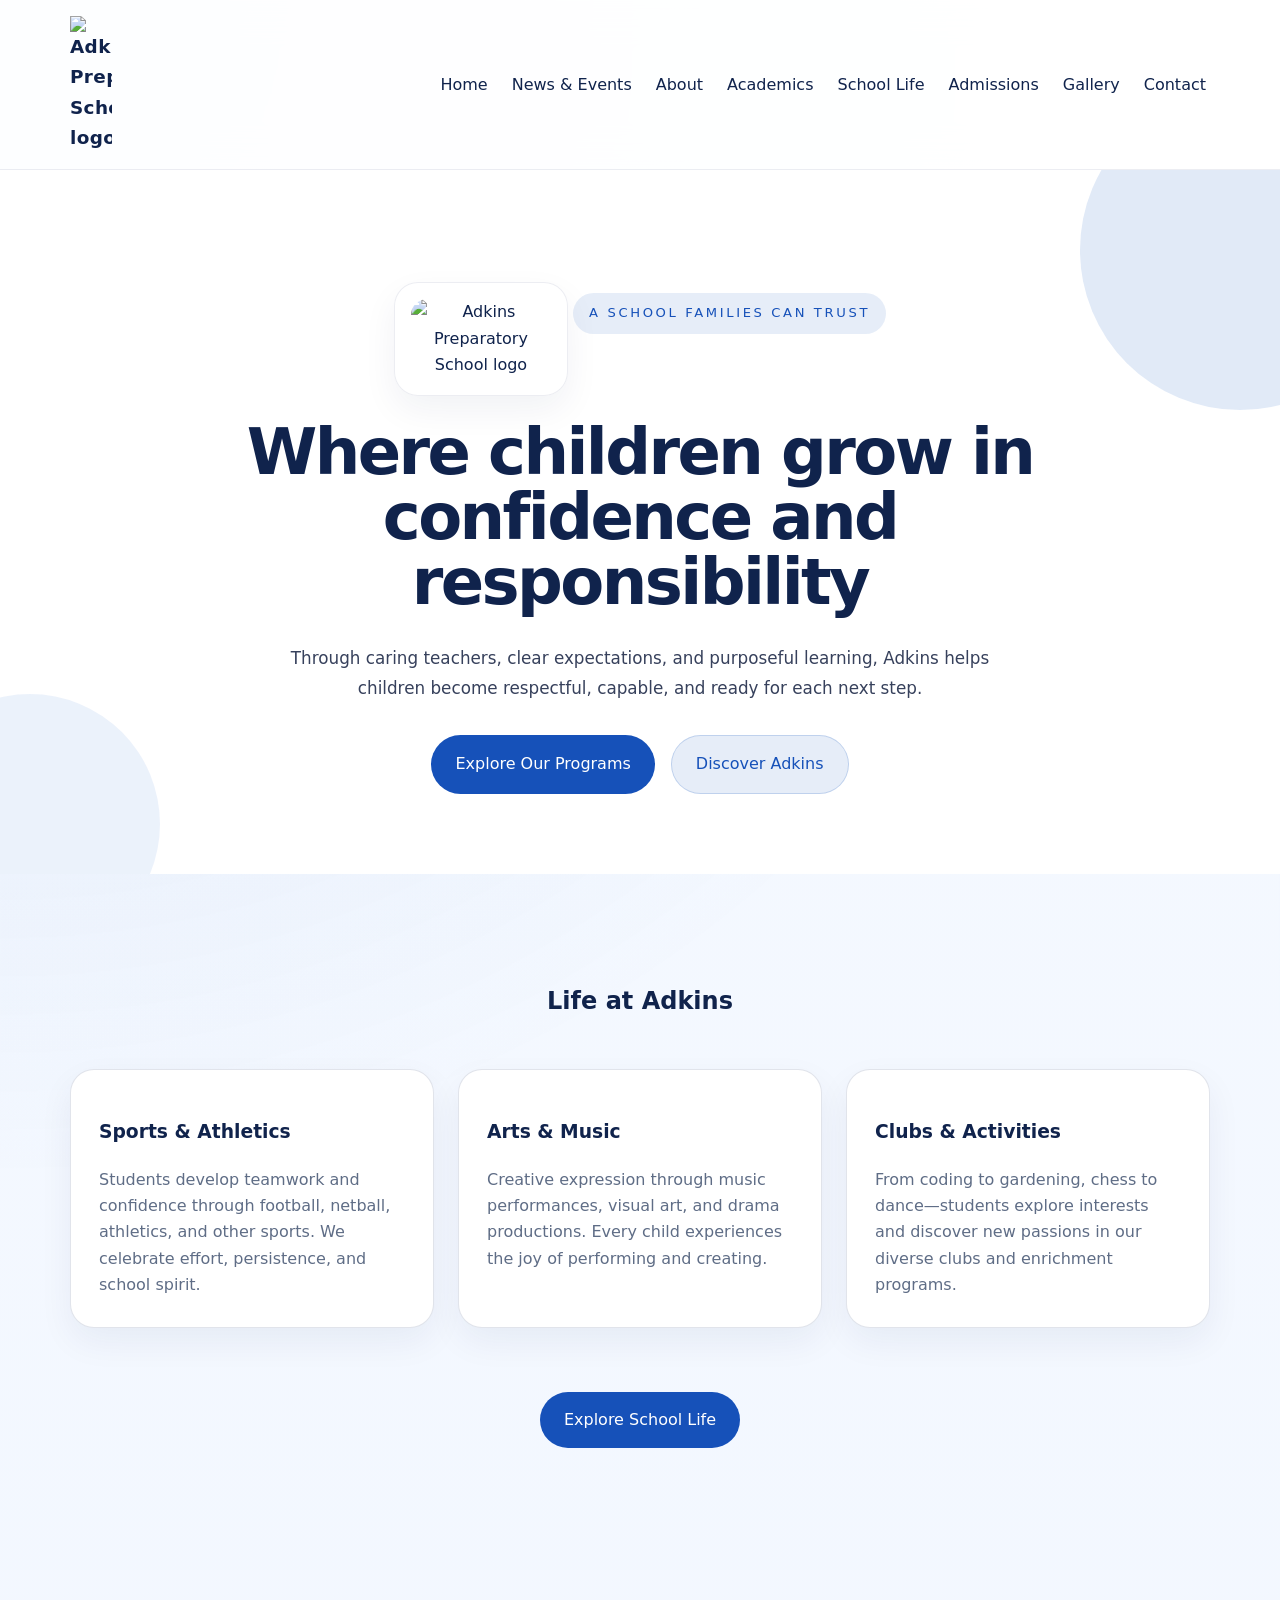
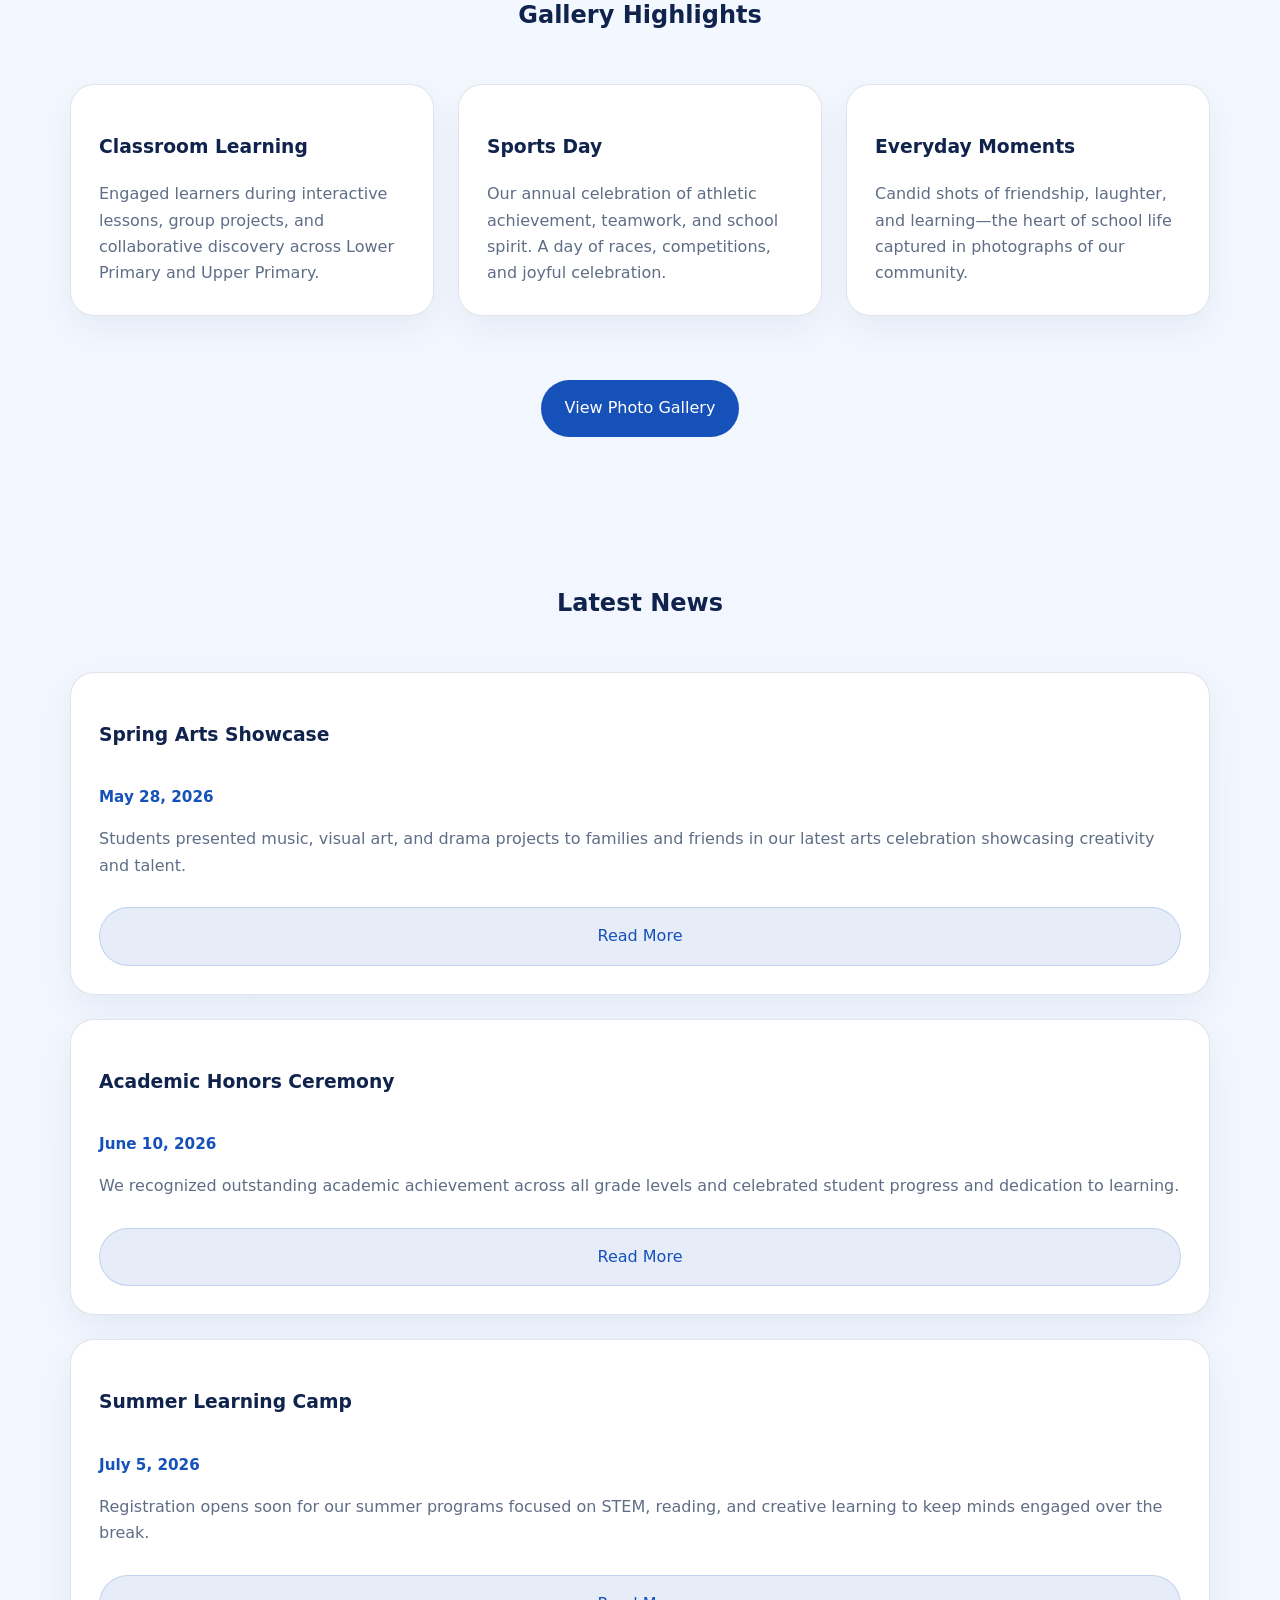
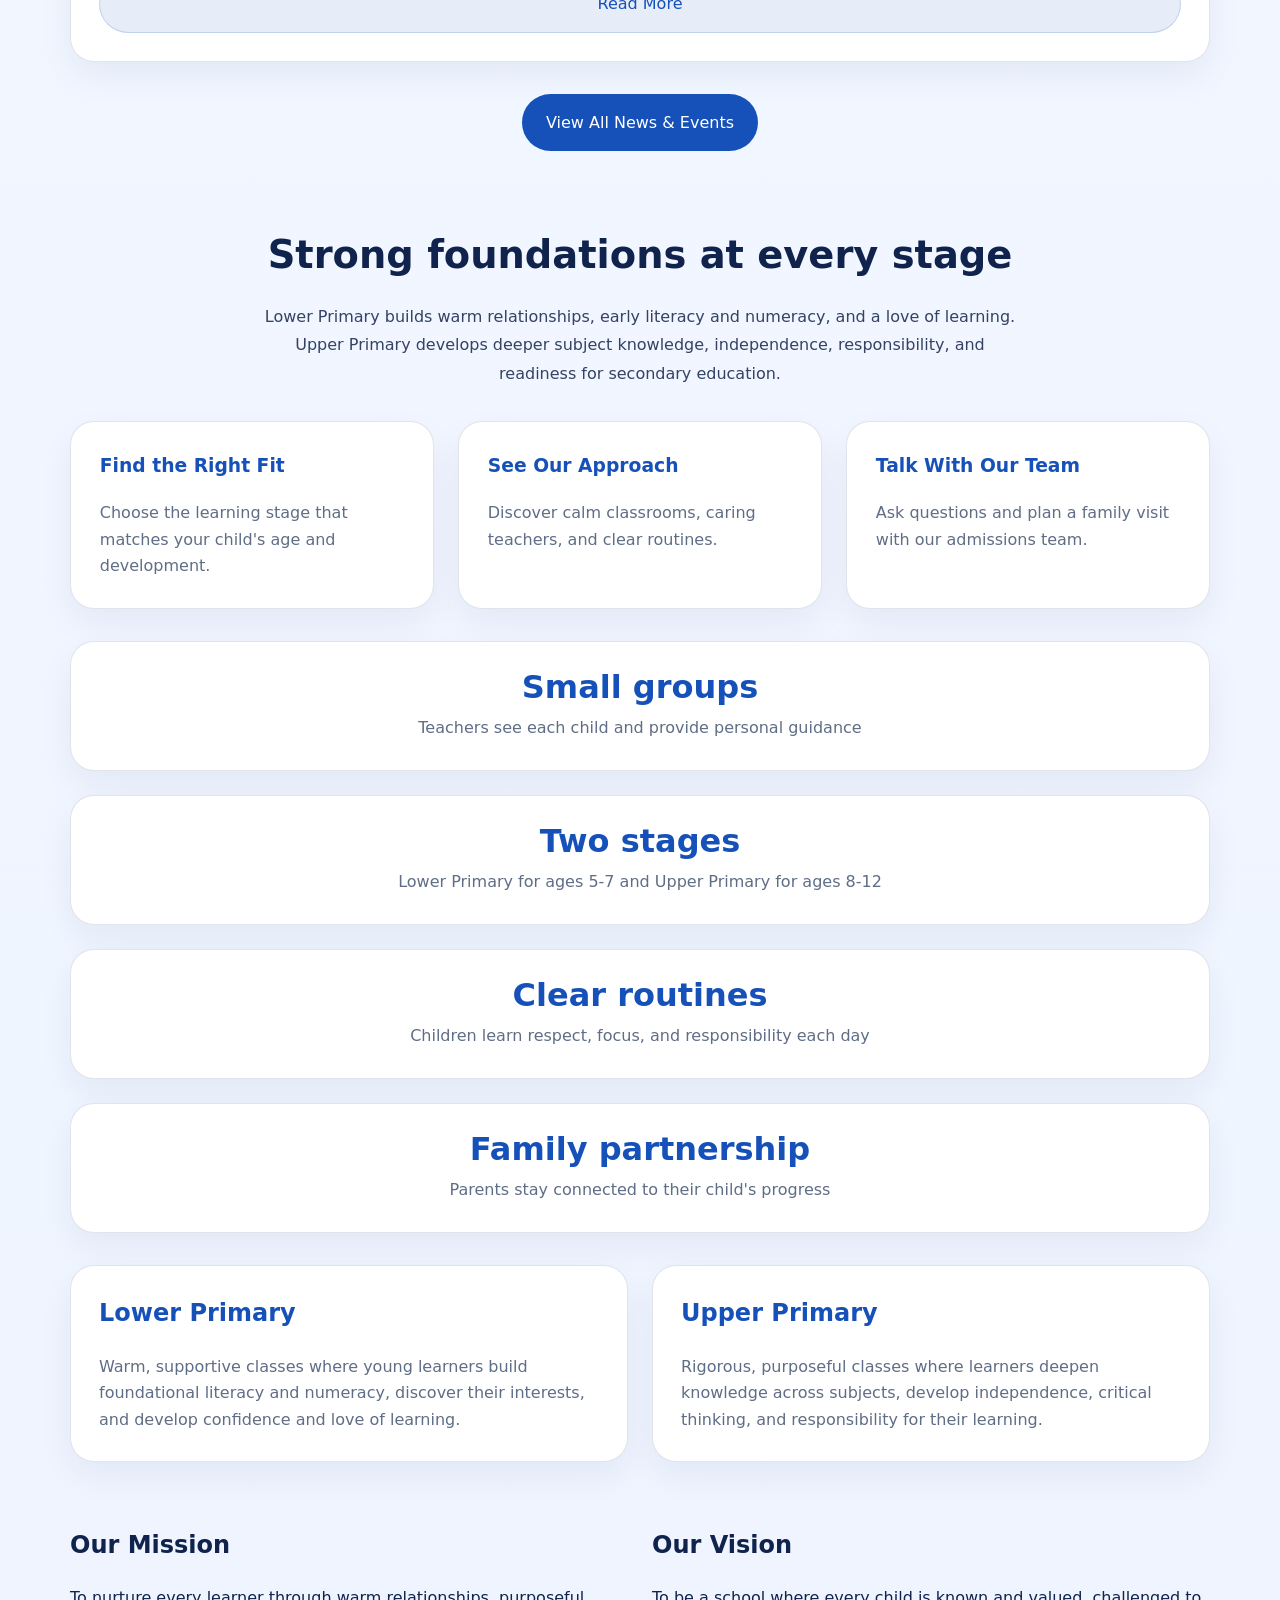
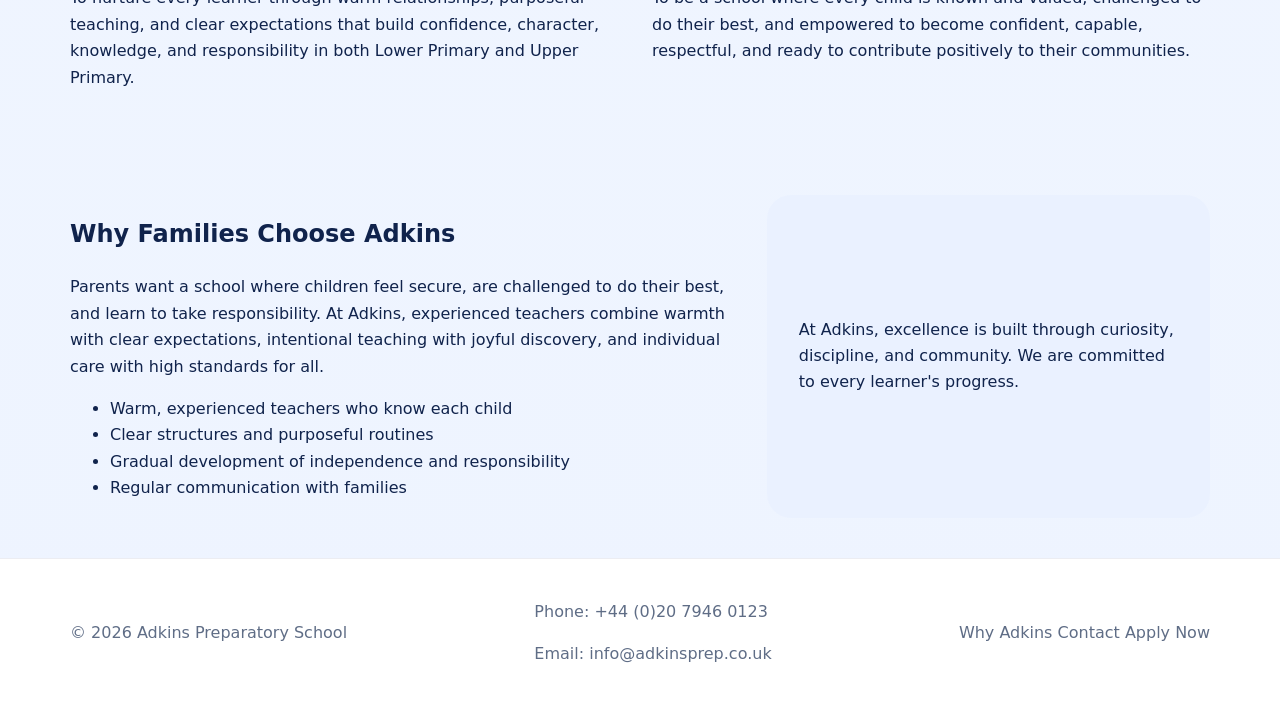
==== commit 92230266: "CMS: render shared school contact in footer from content/info; update client script to merge school " ====
--- a/index.html
+++ b/index.html
@@ -5,8 +5,8 @@
   <meta name="viewport" content="width=device-width, initial-scale=1.0" />
   <meta name="description" content="Adkins Preparatory School nurtures young learners through Lower Primary and Upper Primary programs." />
   <!-- Favicons & PWA -->
-  <link rel="icon" href="images/logo.svg" type="image/svg+xml" />
-  <link rel="apple-touch-icon" href="images/logo.svg" />
+  <link rel="icon" href="images/logo_adkins-preparatory-school_20260522135716732.jpg" type="image/jpeg" />
+  <link rel="apple-touch-icon" href="images/logo_adkins-preparatory-school_20260522135716732.jpg" />
   <link rel="manifest" href="/manifest.json" />
   <meta name="theme-color" content="#1651b9" />
   <!-- Social / SEO -->
@@ -26,8 +26,7 @@
   <header class="page-header">
     <div class="container header-inner">
       <a class="brand" href="index.html">
-        <img src="images/logo.svg" alt="Adkins Preparatory logo" class="logo" />
-        Adkins Preparatory
+        <img src="images/logo_adkins-preparatory-school_20260522135716732.jpg" alt="Adkins Preparatory School logo" class="logo" />
       </a>
       <button class="nav-toggle" id="navToggle" aria-label="Toggle navigation" aria-expanded="false">☰</button>
       <nav class="site-nav" id="siteNav" aria-label="Primary navigation">
@@ -47,7 +46,7 @@
     <section class="hero">
       <div class="container hero-content">
         <div class="hero-logo">
-          <img src="images/logo.svg" alt="Adkins Preparatory logo" />
+          <img src="images/logo_adkins-preparatory-school_20260522135716732.jpg" alt="Adkins Preparatory School logo" />
         </div>
         <p class="eyebrow" data-cms="hero.eyebrow">Adkins Preparatory School</p>
         <h1 data-cms="hero.heading">Excellence is our commitment.</h1>
@@ -213,7 +212,13 @@
 
   <footer class="site-footer">
     <div class="container footer-inner">
-      <p>© 2026 Adkins Preparatory School</p>
+      <div class="footer-left">
+        <p>© 2026 Adkins Preparatory School</p>
+      </div>
+      <div class="footer-contact">
+        <p>Phone: <a id="footerPhone" data-cms="contact.phone">+44 (0)20 7946 0123</a></p>
+        <p>Email: <a id="footerEmail" data-cms="contact.email">info@adkinsprep.co.uk</a></p>
+      </div>
       <nav>
         <a href="about.html">Why Adkins</a>
         <a href="contact.html">Contact</a>
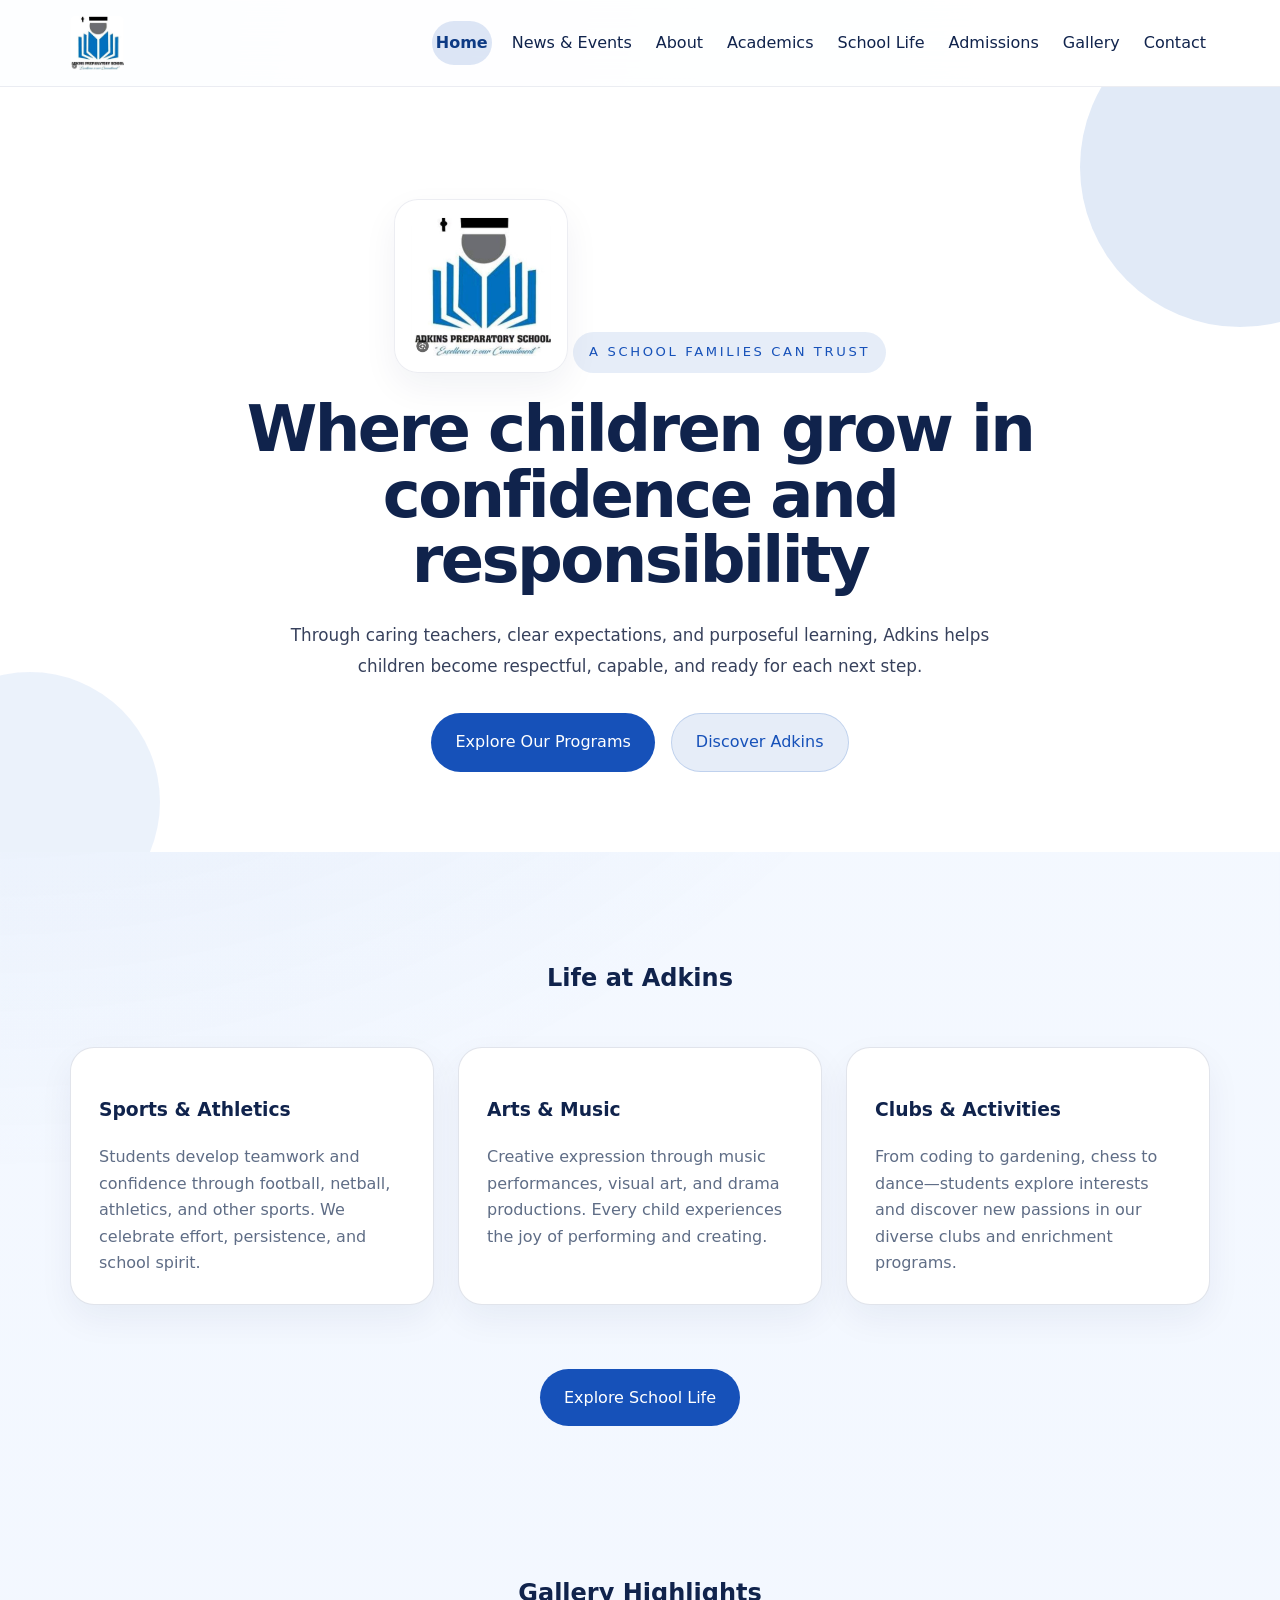
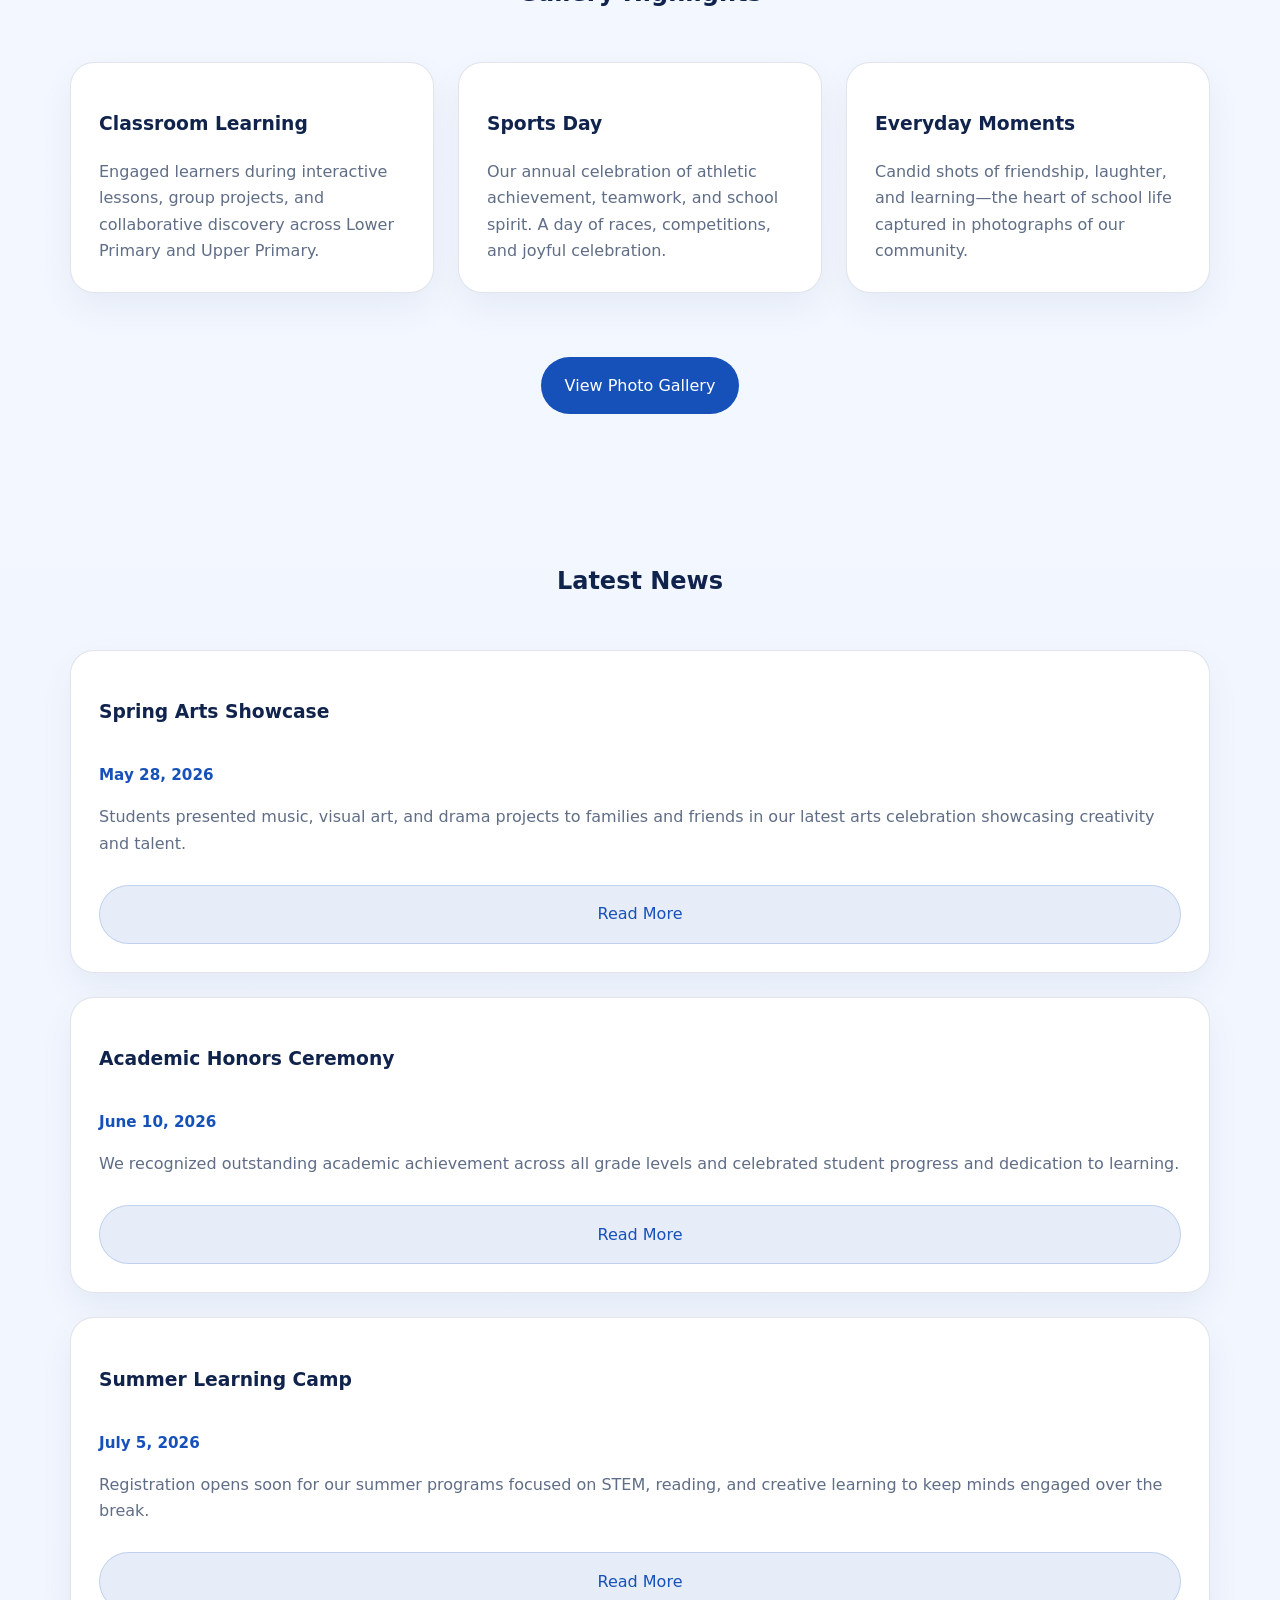
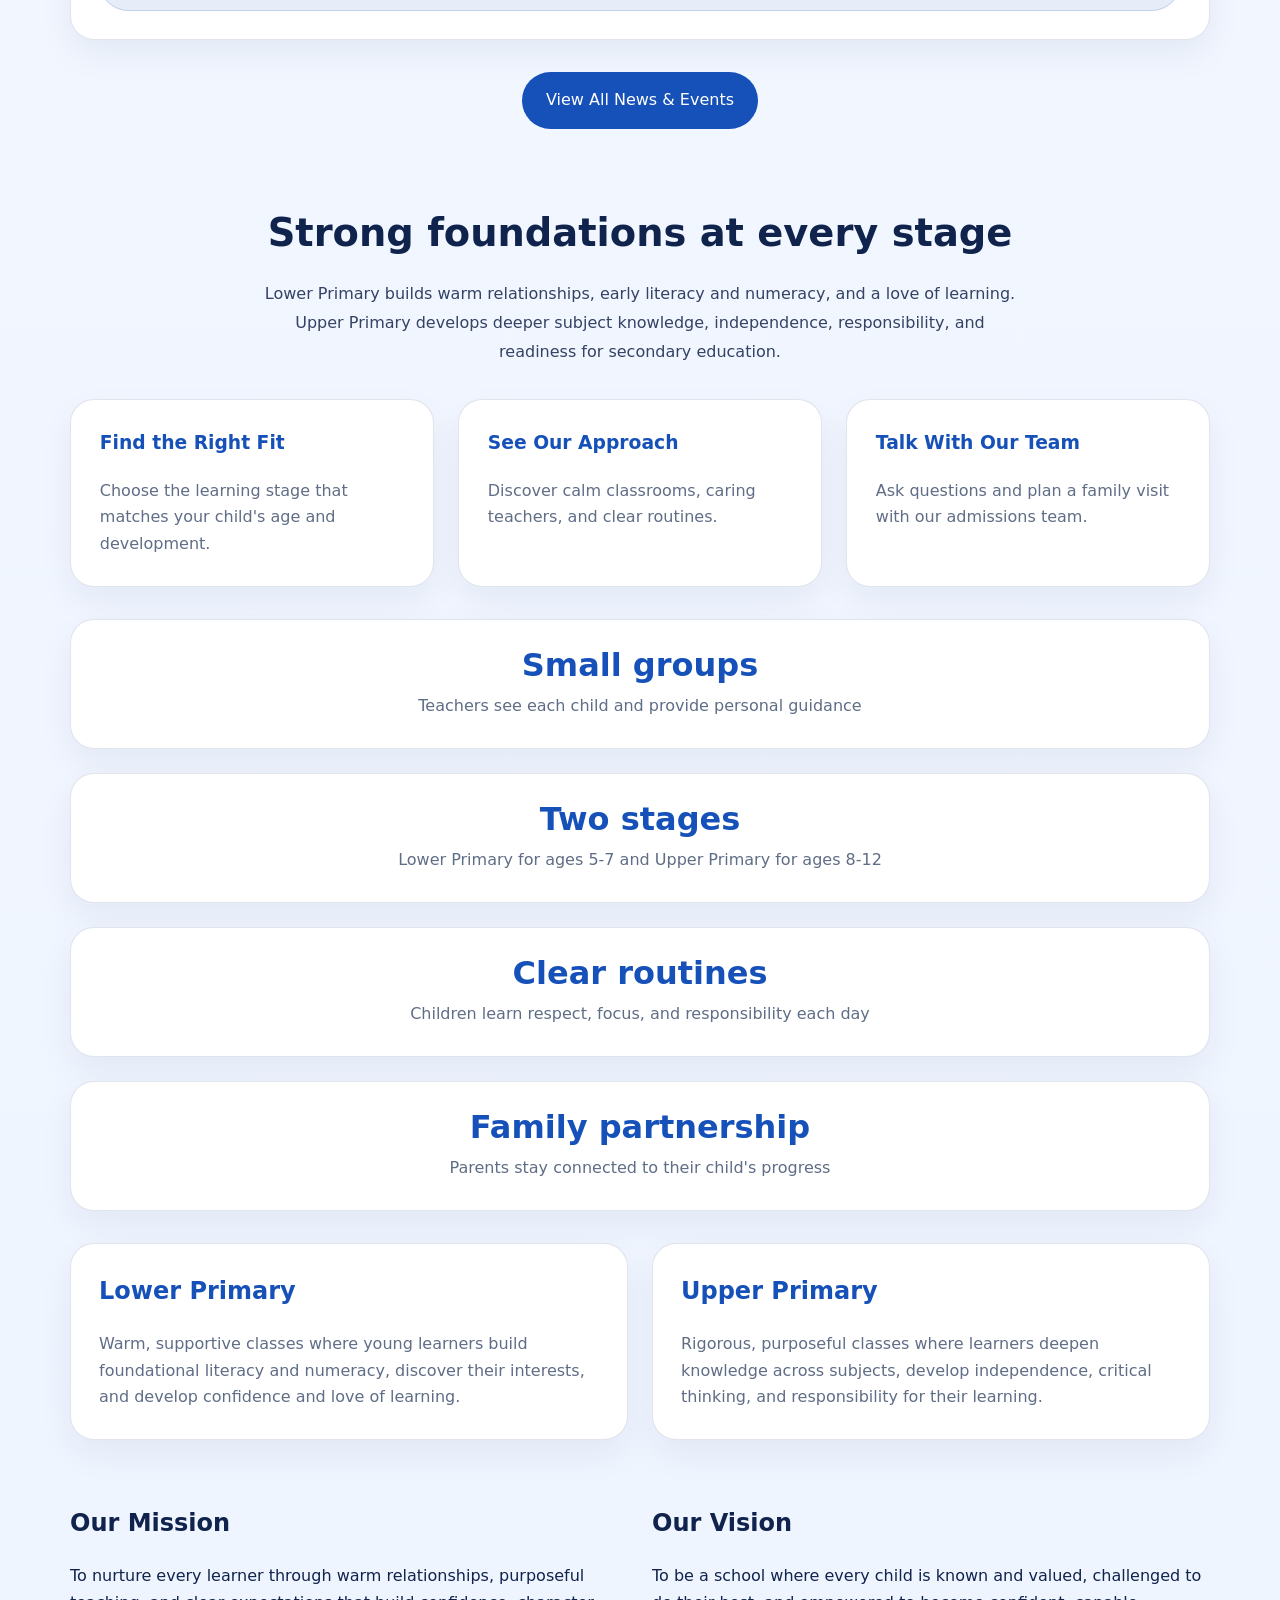
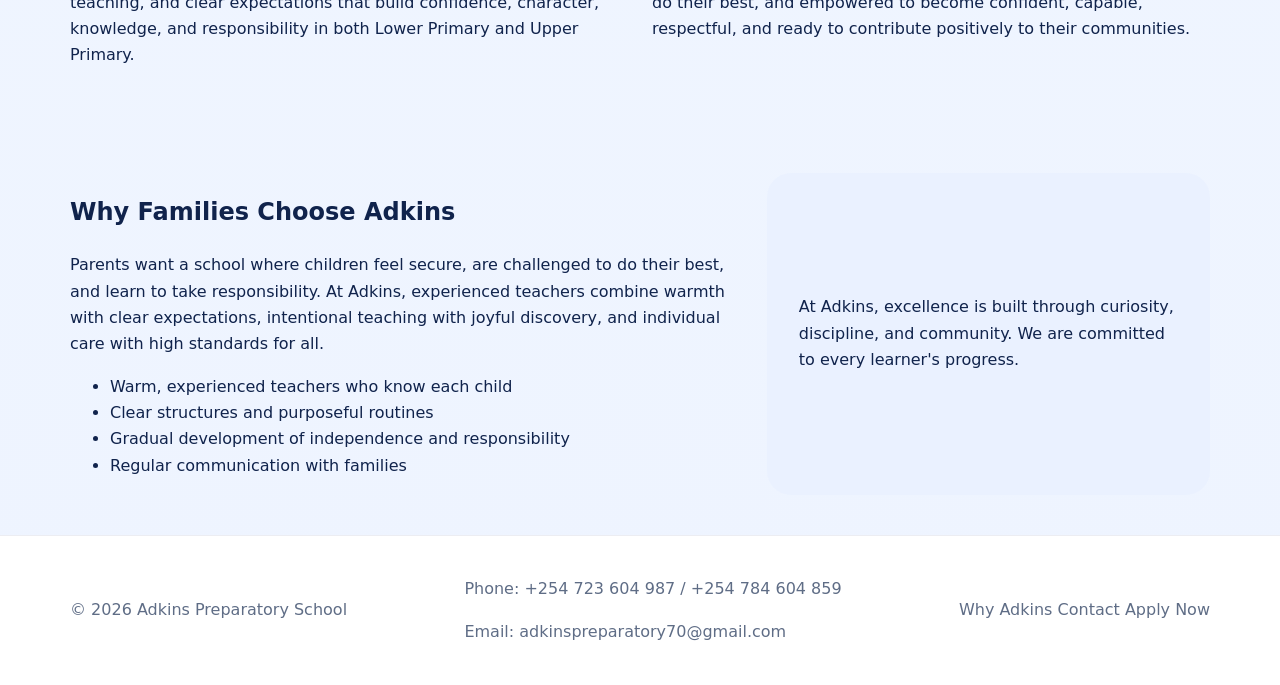
==== commit 1e696654: "Fix CMS deployment paths and update upgrades Co-authored-by: Copilot <223556219+Copilot@users.norepl" ====
--- a/index.html
+++ b/index.html
@@ -7,7 +7,7 @@
   <!-- Favicons & PWA -->
   <link rel="icon" href="images/logo_adkins-preparatory-school_20260522135716732.jpg" type="image/jpeg" />
   <link rel="apple-touch-icon" href="images/logo_adkins-preparatory-school_20260522135716732.jpg" />
-  <link rel="manifest" href="/manifest.json" />
+  <link rel="manifest" href="manifest.json" />
   <meta name="theme-color" content="#1651b9" />
   <!-- Social / SEO -->
   <meta property="og:title" content="Adkins Preparatory School | Home" />
@@ -52,8 +52,8 @@
         <h1 data-cms="hero.heading">Excellence is our commitment.</h1>
         <p class="hero-copy" data-cms="hero.description">From first discoveries to Upper Primary learning, children grow with care, purpose, and excitement at Adkins Preparatory.</p>
         <div class="hero-actions">
-          <a class="button" href="admission.html" data-cms="hero.primaryCta">Join the Family</a>
-          <a class="button button-alt" href="about.html" data-cms="hero.secondaryCta">Learn More</a>
+          <a class="button" href="admission.html" data-cms="hero.primaryCta" data-cms-url="hero.primaryCtaUrl">Join the Family</a>
+          <a class="button button-alt" href="about.html" data-cms="hero.secondaryCta" data-cms-url="hero.secondaryCtaUrl">Learn More</a>
         </div>
       </div>
     </section>
@@ -216,8 +216,8 @@
         <p>© 2026 Adkins Preparatory School</p>
       </div>
       <div class="footer-contact">
-        <p>Phone: <a id="footerPhone" data-cms="contact.phone">+44 (0)20 7946 0123</a></p>
-        <p>Email: <a id="footerEmail" data-cms="contact.email">info@adkinsprep.co.uk</a></p>
+        <p>Phone: <a id="footerPhone" data-cms="contact.phone">+254 723 604 987 / +254 784 604 859</a></p>
+        <p>Email: <a id="footerEmail" data-cms="contact.email">adkinspreparatory70@gmail.com</a></p>
       </div>
       <nav>
         <a href="about.html">Why Adkins</a>
--- a/styles.css
+++ b/styles.css
@@ -71,6 +71,11 @@
   font: inherit;
 }
 
+:focus-visible {
+  outline: 3px solid #f2a900;
+  outline-offset: 3px;
+}
+
 .container {
   width: min(1140px, calc(100% - 2rem));
   margin: 0 auto;
@@ -104,8 +109,10 @@
 }
 
 .brand img {
-  width: 42px;
+  width: 54px;
   height: auto;
+  display: block;
+  border-radius: 0.35rem;
 }
 
 .site-nav {
@@ -418,6 +425,48 @@
   color: #10234c;
 }
 
+#galleryStatus {
+  margin: 1rem 0 0;
+  text-align: center;
+  color: var(--muted);
+}
+
+.album-dialog {
+  width: min(960px, calc(100% - 2rem));
+  max-height: calc(100vh - 2rem);
+  overflow: auto;
+  border: 1px solid var(--border);
+  border-radius: var(--radius);
+  padding: 2rem;
+  color: var(--text, #10234c);
+  background: var(--surface);
+  box-shadow: var(--shadow);
+}
+
+.album-dialog::backdrop {
+  background: rgba(6, 22, 51, 0.62);
+}
+
+.album-dialog-header {
+  display: flex;
+  align-items: center;
+  justify-content: space-between;
+  gap: 1rem;
+}
+
+.album-dialog-header h2 {
+  margin: 0;
+  color: var(--primary);
+}
+
+.album-dialog > p {
+  color: var(--muted);
+}
+
+.album-dialog .photo-grid {
+  margin-top: 1.5rem;
+}
+
 .photo-grid {
   display: grid;
   gap: 1.5rem;
@@ -613,6 +662,35 @@
   color: #1e3055;
 }
 
+.form-status {
+  min-height: 1.65rem;
+  margin: 0;
+  color: var(--muted);
+}
+
+.form-status-success {
+  color: #17633a;
+}
+
+.form-status-error,
+.form-error {
+  color: #a12828;
+}
+
+.form-error {
+  font-size: 0.9rem;
+  font-weight: 400;
+}
+
+[aria-invalid="true"] {
+  border-color: #a12828;
+}
+
+button:disabled {
+  cursor: wait;
+  opacity: 0.7;
+}
+
 .application-form .form-grid {
   display: grid;
   gap: 1rem;
@@ -700,8 +778,9 @@
 
 @media (max-width: 768px) {
   .header-inner {
-    flex-direction: column;
-    align-items: stretch;
+    flex-wrap: wrap;
+    flex-direction: row;
+    align-items: center;
   }
 
   .nav-toggle {
@@ -711,6 +790,7 @@
   .site-nav {
     display: none;
     flex-direction: column;
+    flex-basis: 100%;
     gap: 0.75rem;
     padding: 1rem 0;
     width: 100%;
